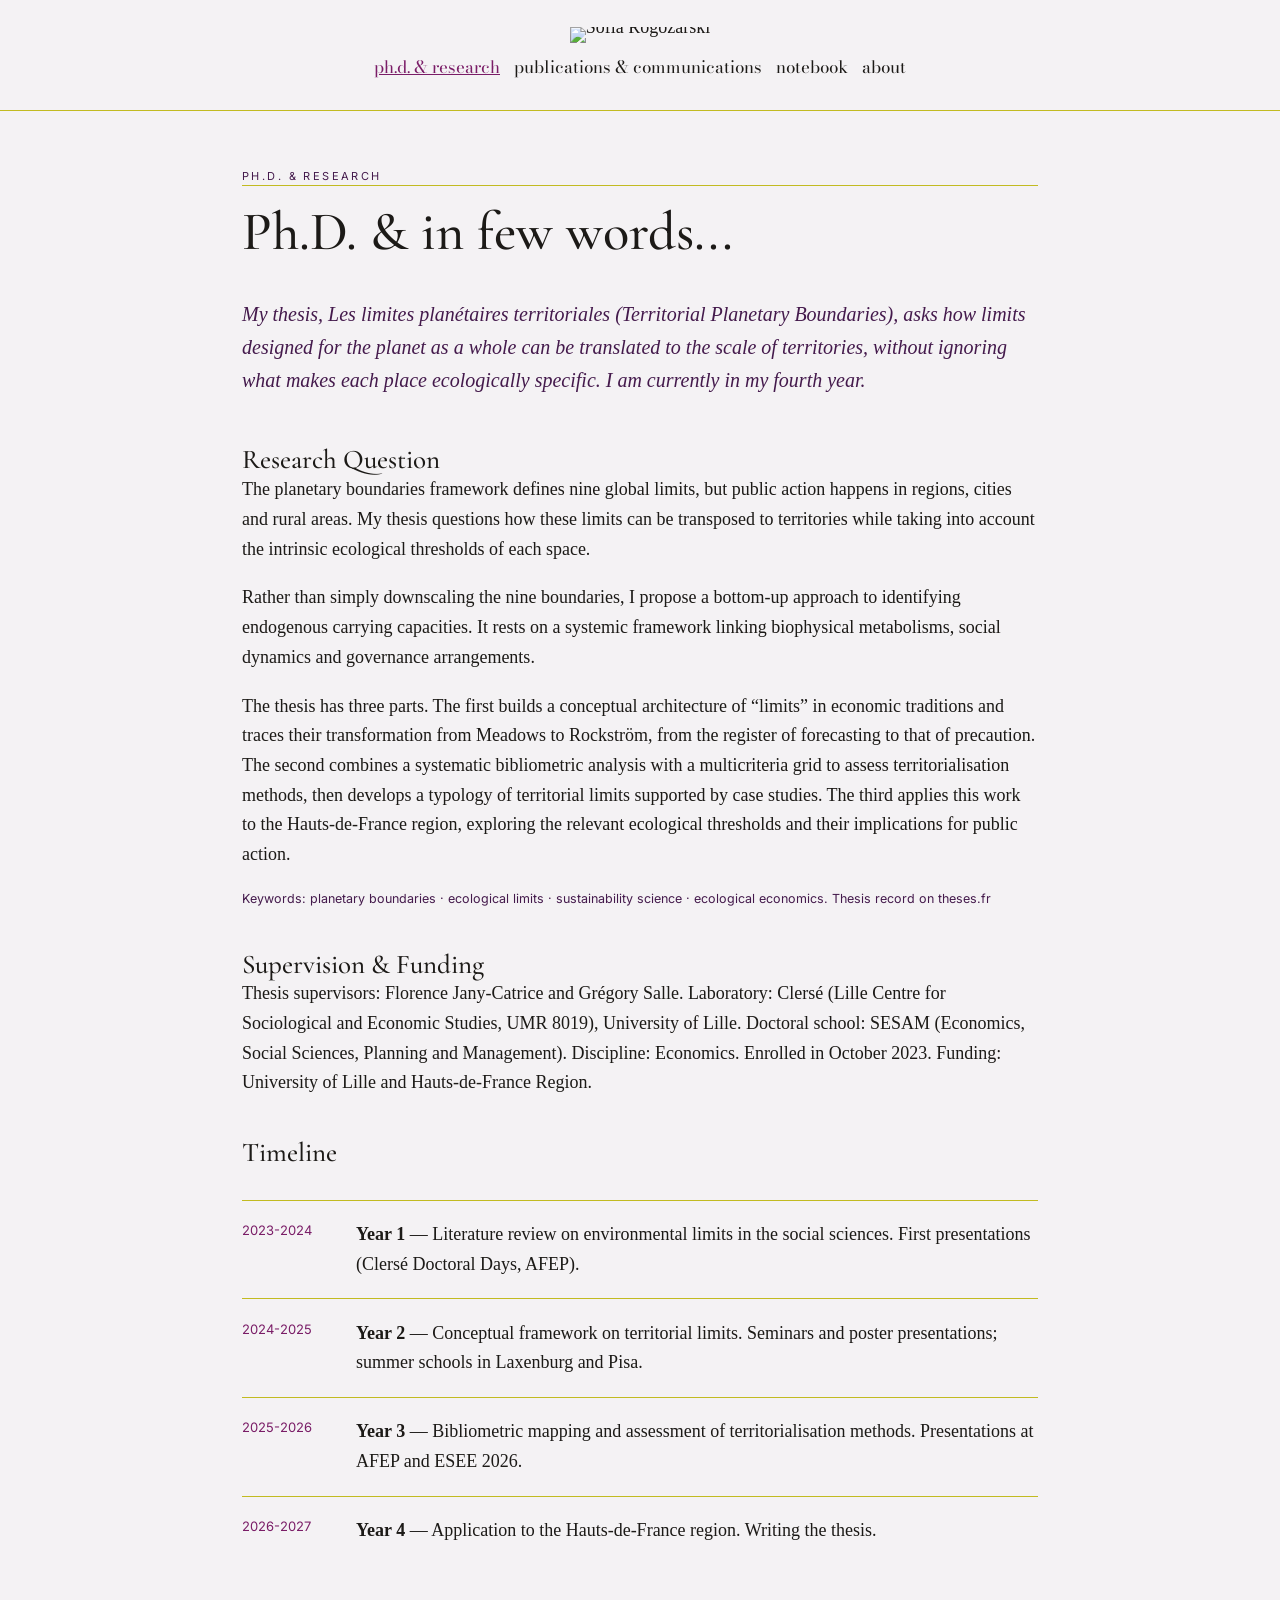
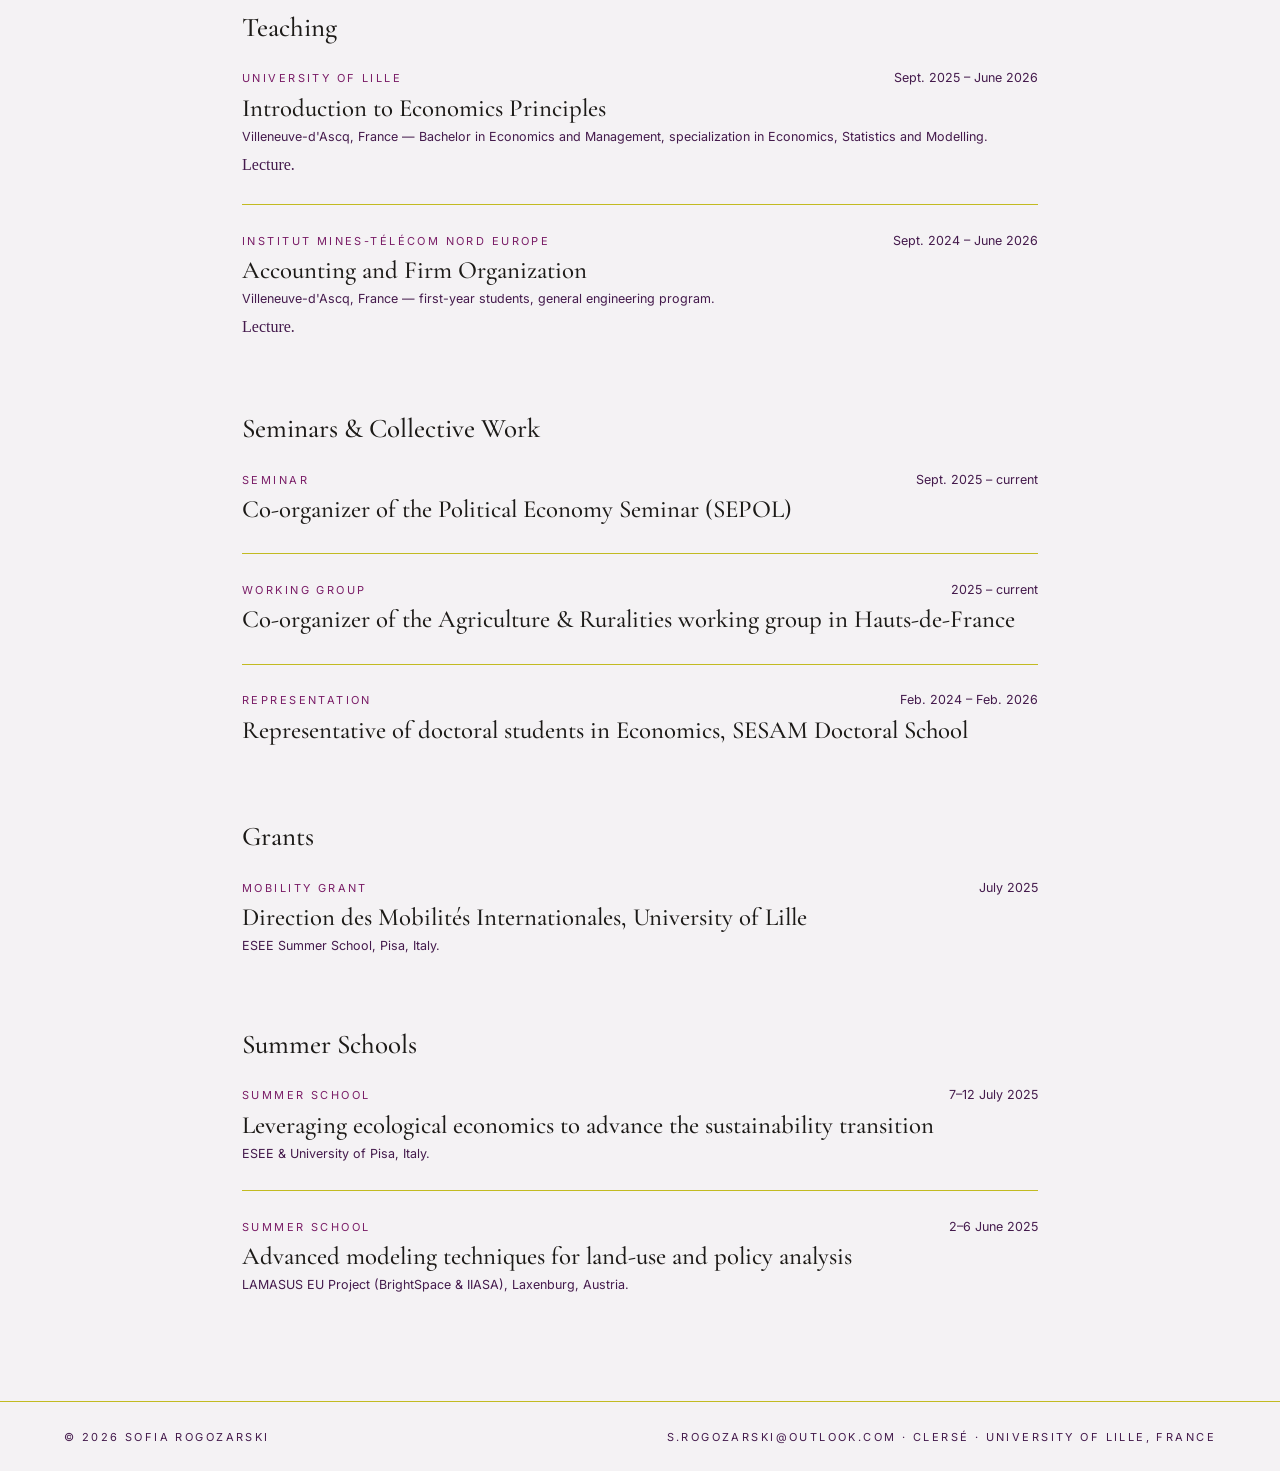
==== doctorat.html @ fbf50187 "Add files via upload" ====
<!DOCTYPE html>
<html lang="en">
<head>
  <meta charset="UTF-8">
  <meta name="viewport" content="width=device-width, initial-scale=1.0">
  <title>Ph.D. & Research — Sofia Rogozarski</title>
  <meta name="description" content="Territorial planetary boundaries: research question, supervision, teaching, seminars, grants and summer schools.">
  <!-- Fonts -->
  <link rel="preconnect" href="https://fonts.googleapis.com">
  <link rel="preconnect" href="https://fonts.gstatic.com" crossorigin>
  <link href="https://fonts.googleapis.com/css2?family=Bodoni+Moda:ital,wght@0,400;1,400&family=Cormorant+Garamond:ital,wght@0,400;0,500;1,400&family=Inter:wght@400;500&display=swap" rel="stylesheet">
  <link rel="stylesheet" href="css/style.css">
</head>

<body>

  <header class="entete-wp">
    <a href="index.html" class="logo-lien"><img src="1.png" alt="Sofia Rogozarski"></a>
    <nav aria-label="Main menu">
      <ul class="menu-wp">
        <li><a href="doctorat.html" class="actif">Ph.D. &amp; Research</a></li>
        <li><a href="publications.html">Publications &amp; Communications</a></li>
        <li><a href="carnet.html">Notebook</a></li>
        <li><a href="apropos.html">About</a></li>
      </ul>
    </nav>
  </header>

  <main class="contenu">

    <p class="etiquette">Ph.D. &amp; Research</p>
    <hr class="filet-titre">
    <h1 class="titre-section">Ph.D. &amp; in few words...</h1>

    <p class="intro">My thesis, <em>Les limites planétaires territoriales</em> (Territorial Planetary Boundaries), asks how limits designed for the planet as a whole can be translated to the scale of territories, without ignoring what makes each place ecologically specific. I am currently in my fourth year.</p>

    <h2>Research Question</h2>
    <p style="margin-bottom:1.2rem">The planetary boundaries framework defines nine global limits, but public action happens in regions, cities and rural areas. My thesis questions how these limits can be transposed to territories while taking into account the intrinsic ecological thresholds of each space.</p>
    <p style="margin-bottom:1.2rem">Rather than simply downscaling the nine boundaries, I propose a bottom-up approach to identifying endogenous carrying capacities. It rests on a systemic framework linking biophysical metabolisms, social dynamics and governance arrangements.</p>
    <p style="margin-bottom:1.2rem">The thesis has three parts. The first builds a conceptual architecture of “limits” in economic traditions and traces their transformation from Meadows to Rockström, from the register of forecasting to that of precaution. The second combines a systematic bibliometric analysis with a multicriteria grid to assess territorialisation methods, then develops a typology of territorial limits supported by case studies. The third applies this work to the Hauts-de-France region, exploring the relevant ecological thresholds and their implications for public action.</p>
    <p class="meta" style="margin-bottom:1.2rem">Keywords: planetary boundaries · ecological limits · sustainability science · ecological economics. <a href="https://theses.fr/s369980">Thesis record on theses.fr</a></p>

    <h2 style="margin-top:2.5rem">Supervision &amp; Funding</h2>
    <p style="margin-bottom:1.2rem">Thesis supervisors: Florence Jany-Catrice and Grégory Salle. Laboratory: Clersé (Lille Centre for Sociological and Economic Studies, UMR 8019), University of Lille. Doctoral school: SESAM (Economics, Social Sciences, Planning and Management). Discipline: Economics. Enrolled in October 2023. Funding: University of Lille and Hauts-de-France Region.</p>

    <h2 style="margin-top:2.5rem">Timeline</h2>
    <ul class="chrono">
      <li><span class="annee">2023-2024</span><span><strong>Year 1</strong> — Literature review on environmental limits in the social sciences. First presentations (Clersé Doctoral Days, AFEP).</span></li>
      <li><span class="annee">2024-2025</span><span><strong>Year 2</strong> — Conceptual framework on territorial limits. Seminars and poster presentations; summer schools in Laxenburg and Pisa.</span></li>
      <li><span class="annee">2025-2026</span><span><strong>Year 3</strong> — Bibliometric mapping and assessment of territorialisation methods. Presentations at AFEP and ESEE 2026.</span></li>
      <li><span class="annee">2026-2027</span><span><strong>Year 4</strong> — Application to the Hauts-de-France region. Writing the thesis.</span></li>
    </ul>

    <h2 style="margin-top:3rem">Teaching</h2>
    <ul class="liste-edition">
      <li>
        <div class="rubrique-ligne"><span class="etiquette" style="color:var(--accent)">University of Lille</span><span class="meta">Sept. 2025 – June 2026</span></div>
        <h3 class="titre-item">Introduction to Economics Principles</h3>
        <p class="meta">Villeneuve-d'Ascq, France — Bachelor in Economics and Management, specialization in Economics, Statistics and Modelling.</p>
        <p class="resume">Lecture.</p>
      </li>
      <li>
        <div class="rubrique-ligne"><span class="etiquette" style="color:var(--accent)">Institut Mines-Télécom Nord Europe</span><span class="meta">Sept. 2024 – June 2026</span></div>
        <h3 class="titre-item">Accounting and Firm Organization</h3>
        <p class="meta">Villeneuve-d'Ascq, France — first-year students, general engineering program.</p>
        <p class="resume">Lecture.</p>
      </li>
    </ul>

    <h2 style="margin-top:3rem">Seminars &amp; Collective Work</h2>
    <ul class="liste-edition">
      <li>
        <div class="rubrique-ligne"><span class="etiquette" style="color:var(--accent)">Seminar</span><span class="meta">Sept. 2025 – current</span></div>
        <h3 class="titre-item">Co-organizer of the Political Economy Seminar (SEPOL)</h3>
      </li>
      <li>
        <div class="rubrique-ligne"><span class="etiquette" style="color:var(--accent)">Working group</span><span class="meta">2025 – current</span></div>
        <h3 class="titre-item">Co-organizer of the Agriculture &amp; Ruralities working group in Hauts-de-France</h3>
      </li>
      <li>
        <div class="rubrique-ligne"><span class="etiquette" style="color:var(--accent)">Representation</span><span class="meta">Feb. 2024 – Feb. 2026</span></div>
        <h3 class="titre-item">Representative of doctoral students in Economics, SESAM Doctoral School</h3>
        <!-- ← CHANGÉ (4/4) : j'ai supprimé une balise <ul> restée ouverte ici, qui cassait la mise en page -->
      </li>
    </ul>

    <h2 style="margin-top:3rem">Grants</h2>
    <ul class="liste-edition">
      <li>
        <div class="rubrique-ligne"><span class="etiquette" style="color:var(--accent)">Mobility Grant</span><span class="meta">July 2025</span></div>
        <h3 class="titre-item">Direction des Mobilités Internationales, University of Lille</h3>
        <p class="meta">ESEE Summer School, Pisa, Italy.</p>
      </li>
    </ul>

    <h2 style="margin-top:3rem">Summer Schools</h2>
    <ul class="liste-edition">
      <li>
        <div class="rubrique-ligne"><span class="etiquette" style="color:var(--accent)">Summer school</span><span class="meta">7–12 July 2025</span></div>
        <h3 class="titre-item">Leveraging ecological economics to advance the sustainability transition</h3>
        <p class="meta">ESEE &amp; University of Pisa, Italy.</p>
      </li>
      <li>
        <div class="rubrique-ligne"><span class="etiquette" style="color:var(--accent)">Summer school</span><span class="meta">2–6 June 2025</span></div>
        <h3 class="titre-item">Advanced modeling techniques for land-use and policy analysis</h3>
        <p class="meta">LAMASUS EU Project (BrightSpace &amp; IIASA), Laxenburg, Austria.</p>
      </li>
    </ul>

  </main>

  <footer class="pied">
    <span class="etiquette">© 2026 Sofia Rogozarski</span>
    <span class="etiquette"><a href="mailto:s.rogozarski@outlook.com">s.rogozarski@outlook.com</a> · <a href="#">Clersé · University of Lille, France</a></span>
  </footer>

</body>
</html>
---- css/style.css ----
:root {
  --fond:        #F4F2F4;
  --encre:       #1C1A17;
  --encre-grise: #441A4C;
  --accent:      #7A1D67;
  --filet:       #C2BB21;
  --max:         860px;
}

* { margin: 0; padding: 0; box-sizing: border-box; }

html { scroll-behavior: smooth; }

body {
  background: var(--fond);
  color: var(--encre);
  font-family: Georgia, 'Times New Roman', serif;
  font-size: 18px;
  line-height: 1.65;
  -webkit-font-smoothing: antialiased;
}

/* Titres : serif élégante (fallback Georgia si le chargement échoue) */
h1, h2, h3, .nom-geant {
  font-family: 'Cormorant Garamond', Georgia, serif;
  font-weight: 500;
  line-height: 1.1;
}

/* Petites étiquettes éditoriales (rubriques, dates) */
.etiquette {
  font-family: 'Inter', 'Helvetica Neue', Arial, sans-serif;
  font-size: 11px;
  letter-spacing: 0.22em;
  text-transform: uppercase;
  color: var(--encre-grise);
}

/* Titres de sections avec filet au-dessus */
.titre-section {
  font-size: clamp(2.2rem, 5vw, 3.4rem);
  margin: 0.6rem 0 2.2rem;
}

.filet-titre {
  border: none;
  border-top: 1px solid var(--filet);
  margin-bottom: 1.1rem;
}

a {
  color: inherit;
  text-decoration: none;
  background-image: linear-gradient(currentColor, currentColor);
  background-size: 0% 1px;
  background-repeat: no-repeat;
  background-position: left 100%;
  transition: background-size .45s ease, color .3s ease;
}
a:hover {
  background-size: 100% 1px;
  color: var(--accent);
  font-style: italic;
}

/* ═══ En-tête des pages intérieures : logo au-dessus, menu centré dessous ═══ */
.entete-wp {
  display: flex;
  flex-direction: column;
  align-items: center;
  gap: 10px;
  padding: 3vh 1.5rem;
  border-bottom: 1px solid var(--filet);
}
.entete-wp .logo-lien {
  background-image: none;
  display: inline-block;
  line-height: 0;
}
.entete-wp .logo-lien img {
  width: 120px;
  height: auto;
}
.entete-wp .menu-wp {
  list-style: none;
  display: flex;
  flex-wrap: wrap;
  justify-content: center;
  gap: 14px;
}
.entete-wp .menu-wp a {
  font-family: 'Bodoni Moda', Georgia, serif;
  font-size: clamp(0.825rem, 0.825rem + ((1vw - 0.2rem) * 0.56), 1.0625rem);
  text-transform: lowercase;
  color: var(--encre);
  background-image: none;
  font-style: normal;
}
.entete-wp .menu-wp a:hover {
  color: var(--accent);
  text-decoration: underline;
  font-style: normal;
}
.entete-wp .menu-wp a.actif {
  color: var(--accent);
  text-decoration: underline;
}

/* Ancien en-tête (conservé au cas où une page l'utilise encore) */
.entete {
  display: flex;
  justify-content: space-between;
  align-items: baseline;
  flex-wrap: wrap;
  gap: .5rem 2rem;
  padding: 2rem clamp(1.2rem, 5vw, 4rem) 1.4rem;
  border-bottom: 1px solid var(--filet);
}
.entete .signature {
  font-family: 'Cormorant Garamond', Georgia, serif;
  font-size: 1.5rem;
  font-style: normal;
}

/* Menu horizontal à points (page d'accueil) */
.menu {
  display: flex;
  justify-content: center;
  flex-wrap: wrap;
  gap: 0;
  list-style: none;
}
.menu li { display: flex; align-items: center; }
.menu li + li::before {
  content: "·";
  margin: 0 1.1rem;
  color: var(--encre-grise);
}
.menu a {
  font-family: 'Inter', Arial, sans-serif;
  font-size: 12px;
  letter-spacing: 0.18em;
  text-transform: uppercase;
}
.menu a.actif { color: var(--accent); border-bottom: 1px solid var(--accent); }

/* Page d'accueil */
.accueil {
  min-height: 100vh;
  display: flex;
  flex-direction: column;
  justify-content: center;
  align-items: center;
  text-align: center;
  padding: 2rem 1.5rem;
}
.nom-geant {
  font-size: clamp(3.4rem, 13vw, 10.5rem);
  letter-spacing: 0.01em;
  animation: apparition 1.4s ease both;
}
.nom-geant .prenom { font-style: italic; font-weight: 400; }
.sous-titre {
  margin-top: 1.4rem;
  font-style: italic;
  color: var(--encre-grise);
  animation: apparition 1.4s .3s ease both;
}
.accueil .menu {
  margin-top: 3.2rem;
  animation: apparition 1.4s .55s ease both;
}
.accueil .menu a { font-size: 13px; }

@keyframes apparition {
  from { opacity: 0; transform: translateY(14px); }
  to   { opacity: 1; transform: translateY(0); }
}

/* Petite étoile poétique */
.etoile {
  display: inline-block;
  color: var(--accent);
  animation: tourner 14s linear infinite;
}
@keyframes tourner { to { transform: rotate(360deg); } }

/* Contenu des pages */
.contenu {
  max-width: var(--max);
  margin: 0 auto;
  padding: 3.5rem clamp(1.2rem, 5vw, 2rem) 5rem;
}
.intro {
  font-size: 1.25rem;
  font-style: italic;
  color: var(--encre-grise);
  margin-bottom: 3rem;
}

/* Listes éditoriales (publications, carnet…) */
.liste-edition { list-style: none; }
.liste-edition li {
  padding: 1.6rem 0;
  border-top: 1px solid var(--filet);
}
.liste-edition li:first-child { border-top: none; }
.rubrique-ligne { display: flex; justify-content: space-between; align-items: baseline; gap: 1rem; flex-wrap: wrap; }
.titre-item {
  font-size: 1.55rem;
  margin: .35rem 0 .3rem;
}
.meta {
  font-family: 'Inter', Arial, sans-serif;
  font-size: 12.5px;
  color: var(--encre-grise);
}
.resume { color: var(--encre-grise); font-size: 1rem; margin-top: .3rem; }

/* Chronologie */
.chrono { list-style: none; margin-top: 2rem; }
.chrono li {
  display: grid;
  grid-template-columns: 90px 1fr;
  gap: 1.5rem;
  padding: 1.2rem 0;
  border-top: 1px solid var(--filet);
}
.chrono .annee { font-family: 'Inter', Arial, sans-serif; font-size: 13px; color: var(--accent); }

/* Page À propos */
.apropos-grid {
  display: grid;
  grid-template-columns: 240px 1fr;
  gap: 3rem;
  align-items: start;
}
@media (max-width: 640px) { .apropos-grid { grid-template-columns: 1fr; } }
.portrait {
  width: 100%;
  aspect-ratio: 3 / 4;
  object-fit: cover;
  border: 1px solid var(--filet);
  background: #E2D6E0;
  display: flex;
  align-items: center;
  justify-content: center;
  color: var(--encre-grise);
  font-style: italic;
  font-size: .9rem;
}

/* Pied de page */
.pied {
  border-top: 1px solid var(--filet);
  padding: 1.6rem clamp(1.2rem, 5vw, 4rem);
  display: flex;
  justify-content: space-between;
  flex-wrap: wrap;
  gap: .6rem 2rem;
}

/* ═══ Boutons de liens (page About) — style blog WordPress ═══ */
.boutons-liens {
  display: flex;
  flex-direction: column;
  gap: .8rem;
  margin-top: 1.5rem;
}
.bouton-lien {
  display: block;
  text-align: center;
  padding: .9rem 1.2rem;
  background-color: #EEF384;        /* jaune du blog */
  background-image: none;           /* retire le soulignement animé des liens */
  color: #611551;                   /* violet foncé / aubergine */
  border: 2px solid #FCF3EA;        /* liseré crème */
  border-radius: 100px;
  font-family: 'Bodoni Moda', Georgia, serif;
  font-size: 0.95rem;
  text-transform: uppercase;
  letter-spacing: -0.02em;
  transition: background-color .3s ease, color .3s ease;
}
.bouton-lien:hover {
  background-color: #EBC2D1;        /* rose du blog au survol */
  color: #3C1020;
  font-style: normal;
}
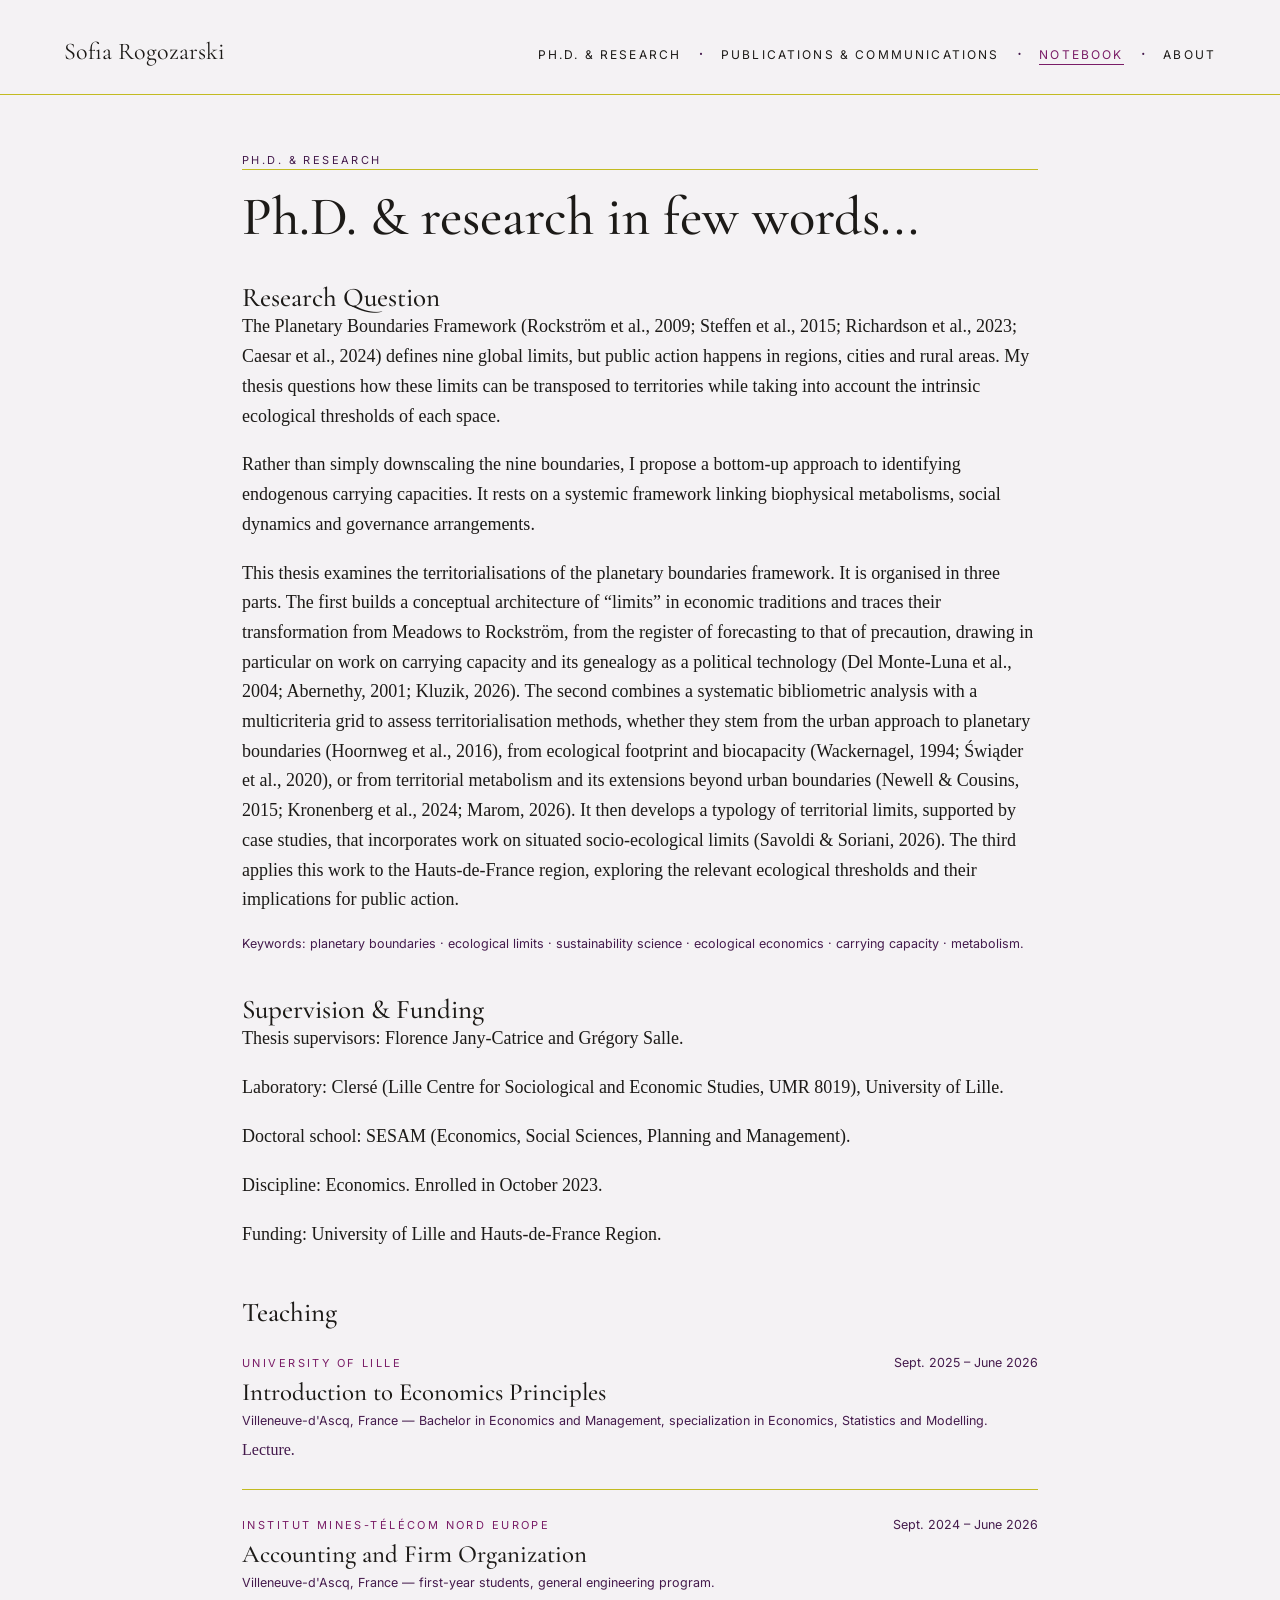
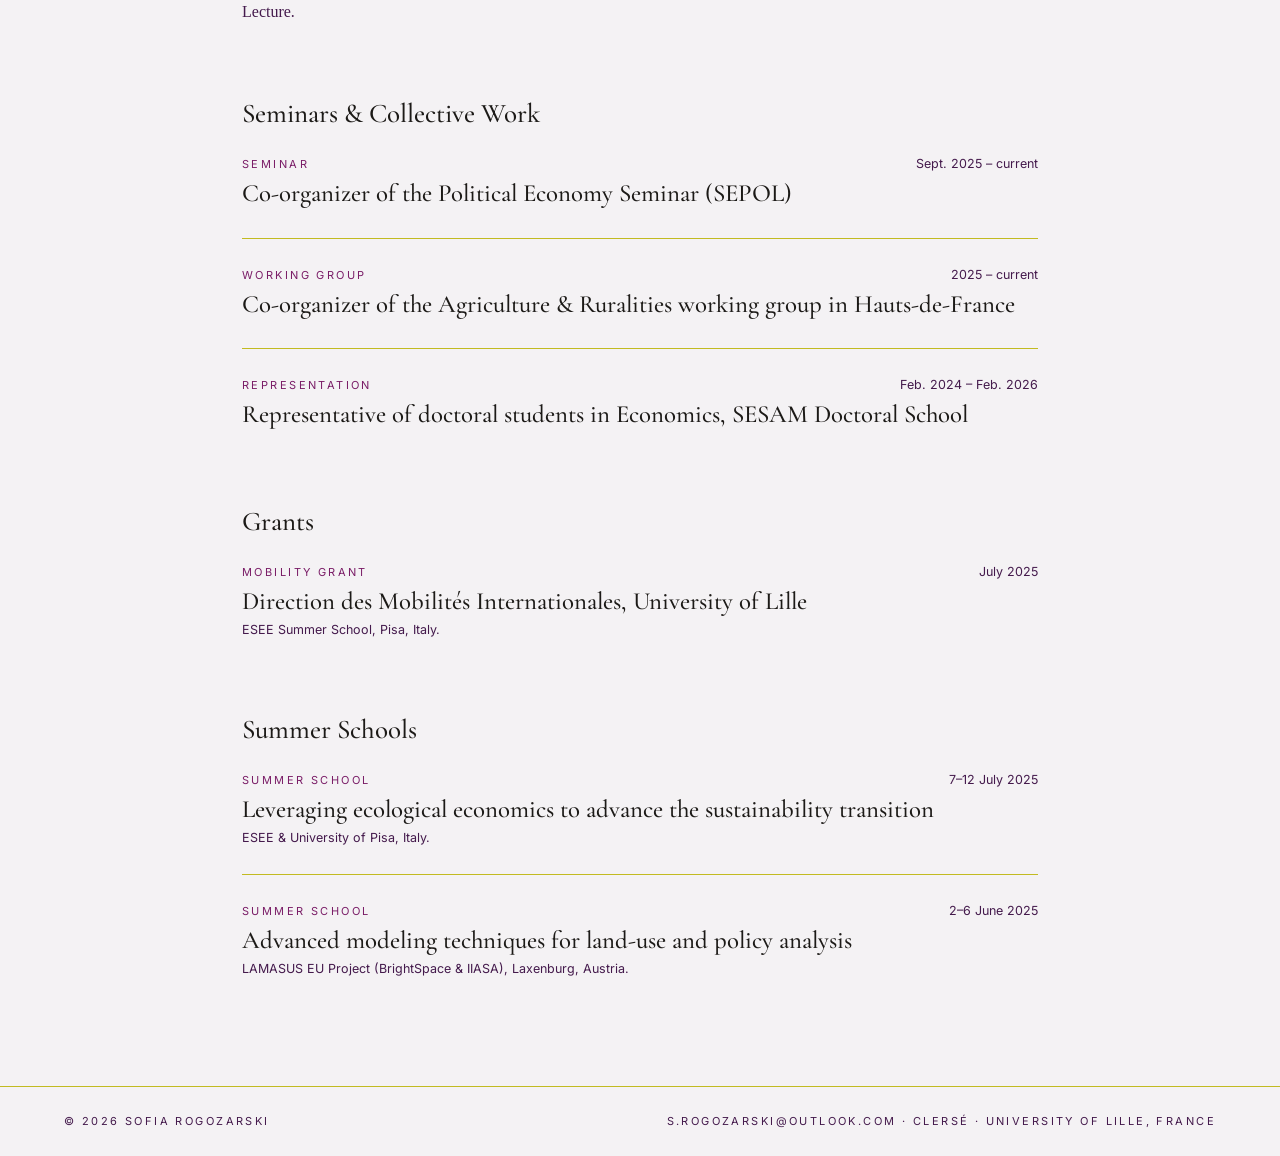
==== commit 815ca95c: "doctorat.html" ====
--- a/doctorat.html
+++ b/doctorat.html
@@ -4,7 +4,7 @@
   <meta charset="UTF-8">
   <meta name="viewport" content="width=device-width, initial-scale=1.0">
   <title>Ph.D. & Research — Sofia Rogozarski</title>
-  <meta name="description" content="Territorial planetary boundaries: research question, supervision, teaching, seminars, grants and summer schools.">
+  <meta name="description" content="Territorialising Planetary Boundaries: research question, supervision, teaching, seminars, grants and summer schools.">
   <!-- Fonts -->
   <link rel="preconnect" href="https://fonts.googleapis.com">
   <link rel="preconnect" href="https://fonts.gstatic.com" crossorigin>
@@ -14,13 +14,13 @@
 
 <body>
 
-  <header class="entete-wp">
-    <a href="index.html" class="logo-lien"><img src="1.png" alt="Sofia Rogozarski"></a>
+  <header class="entete">
+    <a href="index.html" class="signature">Sofia Rogozarski</a>
     <nav aria-label="Main menu">
-      <ul class="menu-wp">
-        <li><a href="doctorat.html" class="actif">Ph.D. &amp; Research</a></li>
+      <ul class="menu">
+        <li><a href="doctorat.html">Ph.D. &amp; Research</a></li>
         <li><a href="publications.html">Publications &amp; Communications</a></li>
-        <li><a href="carnet.html">Notebook</a></li>
+        <li><a href="carnet.html" class="actif">Notebook</a></li>
         <li><a href="apropos.html">About</a></li>
       </ul>
     </nav>
@@ -30,26 +30,20 @@
 
     <p class="etiquette">Ph.D. &amp; Research</p>
     <hr class="filet-titre">
-    <h1 class="titre-section">Ph.D. &amp; in few words...</h1>
-
-    <p class="intro">My thesis, <em>Les limites planétaires territoriales</em> (Territorial Planetary Boundaries), asks how limits designed for the planet as a whole can be translated to the scale of territories, without ignoring what makes each place ecologically specific. I am currently in my fourth year.</p>
+    <h1 class="titre-section">Ph.D. &amp; research in few words...</h1>
 
     <h2>Research Question</h2>
-    <p style="margin-bottom:1.2rem">The planetary boundaries framework defines nine global limits, but public action happens in regions, cities and rural areas. My thesis questions how these limits can be transposed to territories while taking into account the intrinsic ecological thresholds of each space.</p>
+    <p style="margin-bottom:1.2rem">The Planetary Boundaries Framework (Rockström et al., 2009; Steffen et al., 2015; Richardson et al., 2023; Caesar et al., 2024) defines nine global limits, but public action happens in regions, cities and rural areas. My thesis questions how these limits can be transposed to territories while taking into account the intrinsic ecological thresholds of each space.</p>
     <p style="margin-bottom:1.2rem">Rather than simply downscaling the nine boundaries, I propose a bottom-up approach to identifying endogenous carrying capacities. It rests on a systemic framework linking biophysical metabolisms, social dynamics and governance arrangements.</p>
-    <p style="margin-bottom:1.2rem">The thesis has three parts. The first builds a conceptual architecture of “limits” in economic traditions and traces their transformation from Meadows to Rockström, from the register of forecasting to that of precaution. The second combines a systematic bibliometric analysis with a multicriteria grid to assess territorialisation methods, then develops a typology of territorial limits supported by case studies. The third applies this work to the Hauts-de-France region, exploring the relevant ecological thresholds and their implications for public action.</p>
-    <p class="meta" style="margin-bottom:1.2rem">Keywords: planetary boundaries · ecological limits · sustainability science · ecological economics. <a href="https://theses.fr/s369980">Thesis record on theses.fr</a></p>
-
+    <p style="margin-bottom:1.2rem">This thesis examines the territorialisations of the planetary boundaries framework. It is organised in three parts. The first builds a conceptual architecture of “limits” in economic traditions and traces their transformation from Meadows to Rockström, from the register of forecasting to that of precaution, drawing in particular on work on carrying capacity and its genealogy as a political technology (Del Monte-Luna et al., 2004; Abernethy, 2001; Kluzik, 2026). The second combines a systematic bibliometric analysis with a multicriteria grid to assess territorialisation methods, whether they stem from the urban approach to planetary boundaries (Hoornweg et al., 2016), from ecological footprint and biocapacity (Wackernagel, 1994; Świąder et al., 2020), or from territorial metabolism and its extensions beyond urban boundaries (Newell &amp; Cousins, 2015; Kronenberg et al., 2024; Marom, 2026). It then develops a typology of territorial limits, supported by case studies, that incorporates work on situated socio-ecological limits (Savoldi &amp; Soriani, 2026). The third applies this work to the Hauts-de-France region, exploring the relevant ecological thresholds and their implications for public action.</p>
+    <p class="meta" style="margin-bottom:1.2rem">Keywords: planetary boundaries · ecological limits · sustainability science · ecological economics · carrying capacity · metabolism.</p>
+    
     <h2 style="margin-top:2.5rem">Supervision &amp; Funding</h2>
-    <p style="margin-bottom:1.2rem">Thesis supervisors: Florence Jany-Catrice and Grégory Salle. Laboratory: Clersé (Lille Centre for Sociological and Economic Studies, UMR 8019), University of Lille. Doctoral school: SESAM (Economics, Social Sciences, Planning and Management). Discipline: Economics. Enrolled in October 2023. Funding: University of Lille and Hauts-de-France Region.</p>
-
-    <h2 style="margin-top:2.5rem">Timeline</h2>
-    <ul class="chrono">
-      <li><span class="annee">2023-2024</span><span><strong>Year 1</strong> — Literature review on environmental limits in the social sciences. First presentations (Clersé Doctoral Days, AFEP).</span></li>
-      <li><span class="annee">2024-2025</span><span><strong>Year 2</strong> — Conceptual framework on territorial limits. Seminars and poster presentations; summer schools in Laxenburg and Pisa.</span></li>
-      <li><span class="annee">2025-2026</span><span><strong>Year 3</strong> — Bibliometric mapping and assessment of territorialisation methods. Presentations at AFEP and ESEE 2026.</span></li>
-      <li><span class="annee">2026-2027</span><span><strong>Year 4</strong> — Application to the Hauts-de-France region. Writing the thesis.</span></li>
-    </ul>
+    <p style="margin-bottom:1.2rem">Thesis supervisors: Florence Jany-Catrice and Grégory Salle. </p>
+    <p style="margin-bottom:1.2rem">Laboratory: Clersé (Lille Centre for Sociological and Economic Studies, UMR 8019), University of Lille.</p>
+    <p style="margin-bottom:1.2rem">Doctoral school: SESAM (Economics, Social Sciences, Planning and Management).</p>
+    <p style="margin-bottom:1.2rem">Discipline: Economics. Enrolled in October 2023.</p>
+    <p style="margin-bottom:1.2rem">Funding: University of Lille and Hauts-de-France Region.</p>
 
     <h2 style="margin-top:3rem">Teaching</h2>
     <ul class="liste-edition">
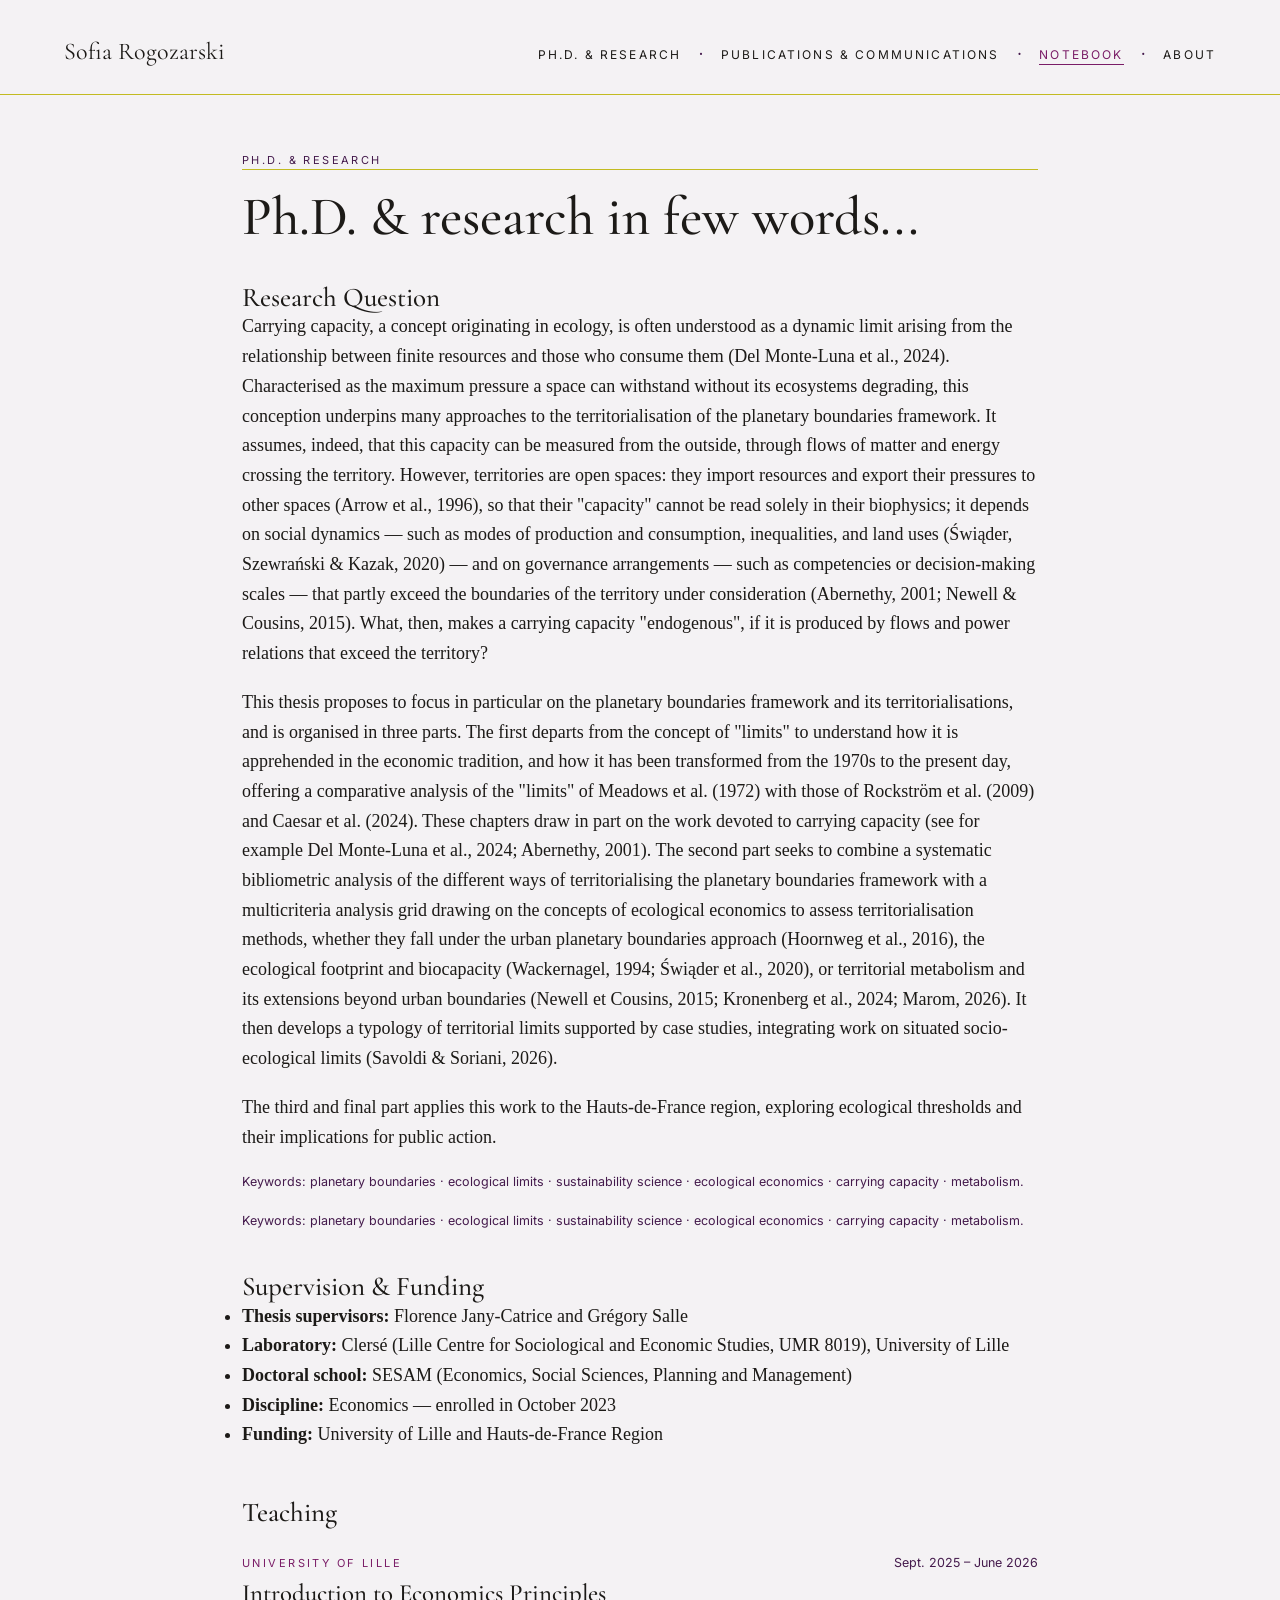
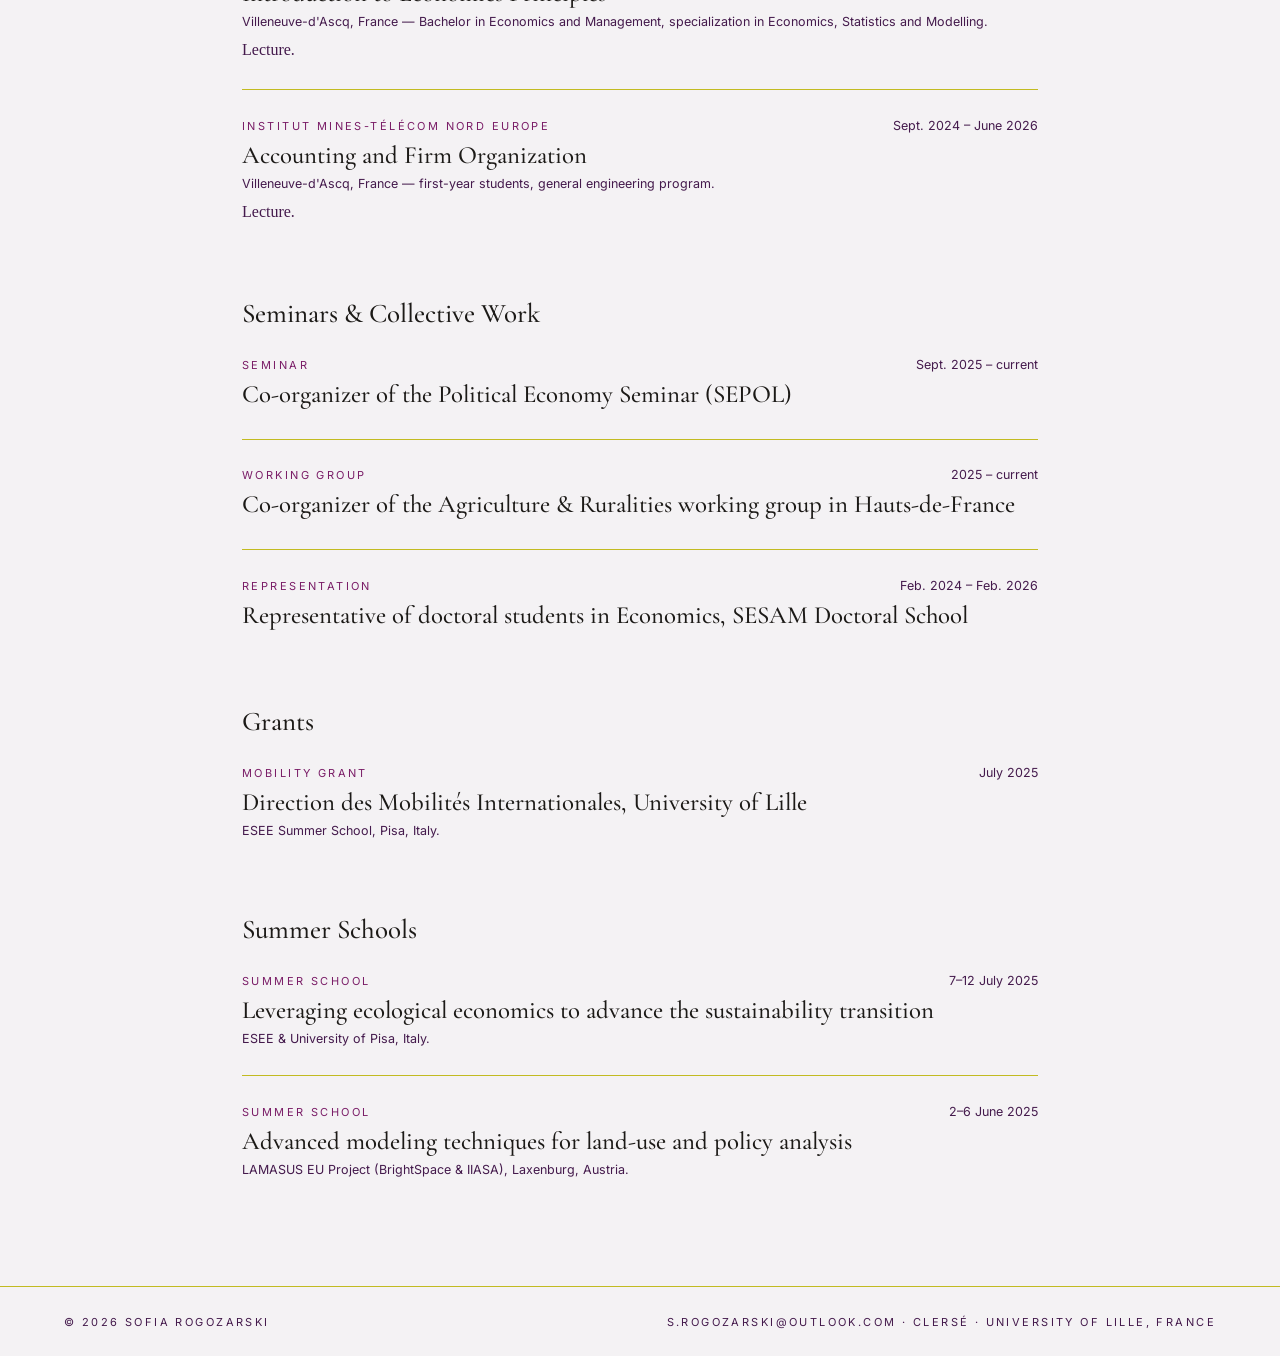
==== commit 1b3514a8: "doctorat.html" ====
--- a/doctorat.html
+++ b/doctorat.html
@@ -33,18 +33,21 @@
     <h1 class="titre-section">Ph.D. &amp; research in few words...</h1>
 
     <h2>Research Question</h2>
-    <p style="margin-bottom:1.2rem">The Planetary Boundaries Framework (Rockström et al., 2009; Steffen et al., 2015; Richardson et al., 2023; Caesar et al., 2024) defines nine global limits, but public action happens in regions, cities and rural areas. My thesis questions how these limits can be transposed to territories while taking into account the intrinsic ecological thresholds of each space.</p>
-    <p style="margin-bottom:1.2rem">Rather than simply downscaling the nine boundaries, I propose a bottom-up approach to identifying endogenous carrying capacities. It rests on a systemic framework linking biophysical metabolisms, social dynamics and governance arrangements.</p>
-    <p style="margin-bottom:1.2rem">This thesis examines the territorialisations of the planetary boundaries framework. It is organised in three parts. The first builds a conceptual architecture of “limits” in economic traditions and traces their transformation from Meadows to Rockström, from the register of forecasting to that of precaution, drawing in particular on work on carrying capacity and its genealogy as a political technology (Del Monte-Luna et al., 2004; Abernethy, 2001; Kluzik, 2026). The second combines a systematic bibliometric analysis with a multicriteria grid to assess territorialisation methods, whether they stem from the urban approach to planetary boundaries (Hoornweg et al., 2016), from ecological footprint and biocapacity (Wackernagel, 1994; Świąder et al., 2020), or from territorial metabolism and its extensions beyond urban boundaries (Newell &amp; Cousins, 2015; Kronenberg et al., 2024; Marom, 2026). It then develops a typology of territorial limits, supported by case studies, that incorporates work on situated socio-ecological limits (Savoldi &amp; Soriani, 2026). The third applies this work to the Hauts-de-France region, exploring the relevant ecological thresholds and their implications for public action.</p>
+    <p style="margin-bottom:1.2rem">Carrying capacity, a concept originating in ecology, is often understood as a dynamic limit arising from the relationship between finite resources and those who consume them (Del Monte-Luna et al., 2024). Characterised as the maximum pressure a space can withstand without its ecosystems degrading, this conception underpins many approaches to the territorialisation of the planetary boundaries framework. It assumes, indeed, that this capacity can be measured from the outside, through flows of matter and energy crossing the territory. However, territories are open spaces: they import resources and export their pressures to other spaces (Arrow et al., 1996), so that their "capacity" cannot be read solely in their biophysics; it depends on social dynamics — such as modes of production and consumption, inequalities, and land uses (Świąder, Szewrański & Kazak, 2020) — and on governance arrangements — such as competencies or decision-making scales — that partly exceed the boundaries of the territory under consideration (Abernethy, 2001; Newell & Cousins, 2015). What, then, makes a carrying capacity "endogenous", if it is produced by flows and power relations that exceed the territory?</p>
+<p style="margin-bottom:1.2rem">This thesis proposes to focus in particular on the planetary boundaries framework and its territorialisations, and is organised in three parts. The first departs from the concept of "limits" to understand how it is apprehended in the economic tradition, and how it has been transformed from the 1970s to the present day, offering a comparative analysis of the "limits" of Meadows et al. (1972) with those of Rockström et al. (2009) and Caesar et al. (2024). These chapters draw in part on the work devoted to carrying capacity (see for example Del Monte-Luna et al., 2024; Abernethy, 2001). The second part seeks to combine a systematic bibliometric analysis of the different ways of territorialising the planetary boundaries framework with a multicriteria analysis grid drawing on the concepts of ecological economics to assess territorialisation methods, whether they fall under the urban planetary boundaries approach (Hoornweg et al., 2016), the ecological footprint and biocapacity (Wackernagel, 1994; Świąder et al., 2020), or territorial metabolism and its extensions beyond urban boundaries (Newell et Cousins, 2015; Kronenberg et al., 2024; Marom, 2026). It then develops a typology of territorial limits supported by case studies, integrating work on situated socio-ecological limits (Savoldi & Soriani, 2026).</p>
+<p style="margin-bottom:1.2rem">The third and final part applies this work to the Hauts-de-France region, exploring ecological thresholds and their implications for public action.</p>
+<p class="meta" style="margin-bottom:1.2rem">Keywords: planetary boundaries · ecological limits · sustainability science · ecological economics · carrying capacity · metabolism.</p>
     <p class="meta" style="margin-bottom:1.2rem">Keywords: planetary boundaries · ecological limits · sustainability science · ecological economics · carrying capacity · metabolism.</p>
     
     <h2 style="margin-top:2.5rem">Supervision &amp; Funding</h2>
-    <p style="margin-bottom:1.2rem">Thesis supervisors: Florence Jany-Catrice and Grégory Salle. </p>
-    <p style="margin-bottom:1.2rem">Laboratory: Clersé (Lille Centre for Sociological and Economic Studies, UMR 8019), University of Lille.</p>
-    <p style="margin-bottom:1.2rem">Doctoral school: SESAM (Economics, Social Sciences, Planning and Management).</p>
-    <p style="margin-bottom:1.2rem">Discipline: Economics. Enrolled in October 2023.</p>
-    <p style="margin-bottom:1.2rem">Funding: University of Lille and Hauts-de-France Region.</p>
-
+<ul>
+    <li><strong>Thesis supervisors:</strong> Florence Jany-Catrice and Grégory Salle</li>
+    <li><strong>Laboratory:</strong> Clersé (Lille Centre for Sociological and Economic Studies, UMR 8019), University of Lille</li>
+    <li><strong>Doctoral school:</strong> SESAM (Economics, Social Sciences, Planning and Management)</li>
+    <li><strong>Discipline:</strong> Economics — enrolled in October 2023</li>
+    <li><strong>Funding:</strong> University of Lille and Hauts-de-France Region</li>
+</ul>
+    
     <h2 style="margin-top:3rem">Teaching</h2>
     <ul class="liste-edition">
       <li>
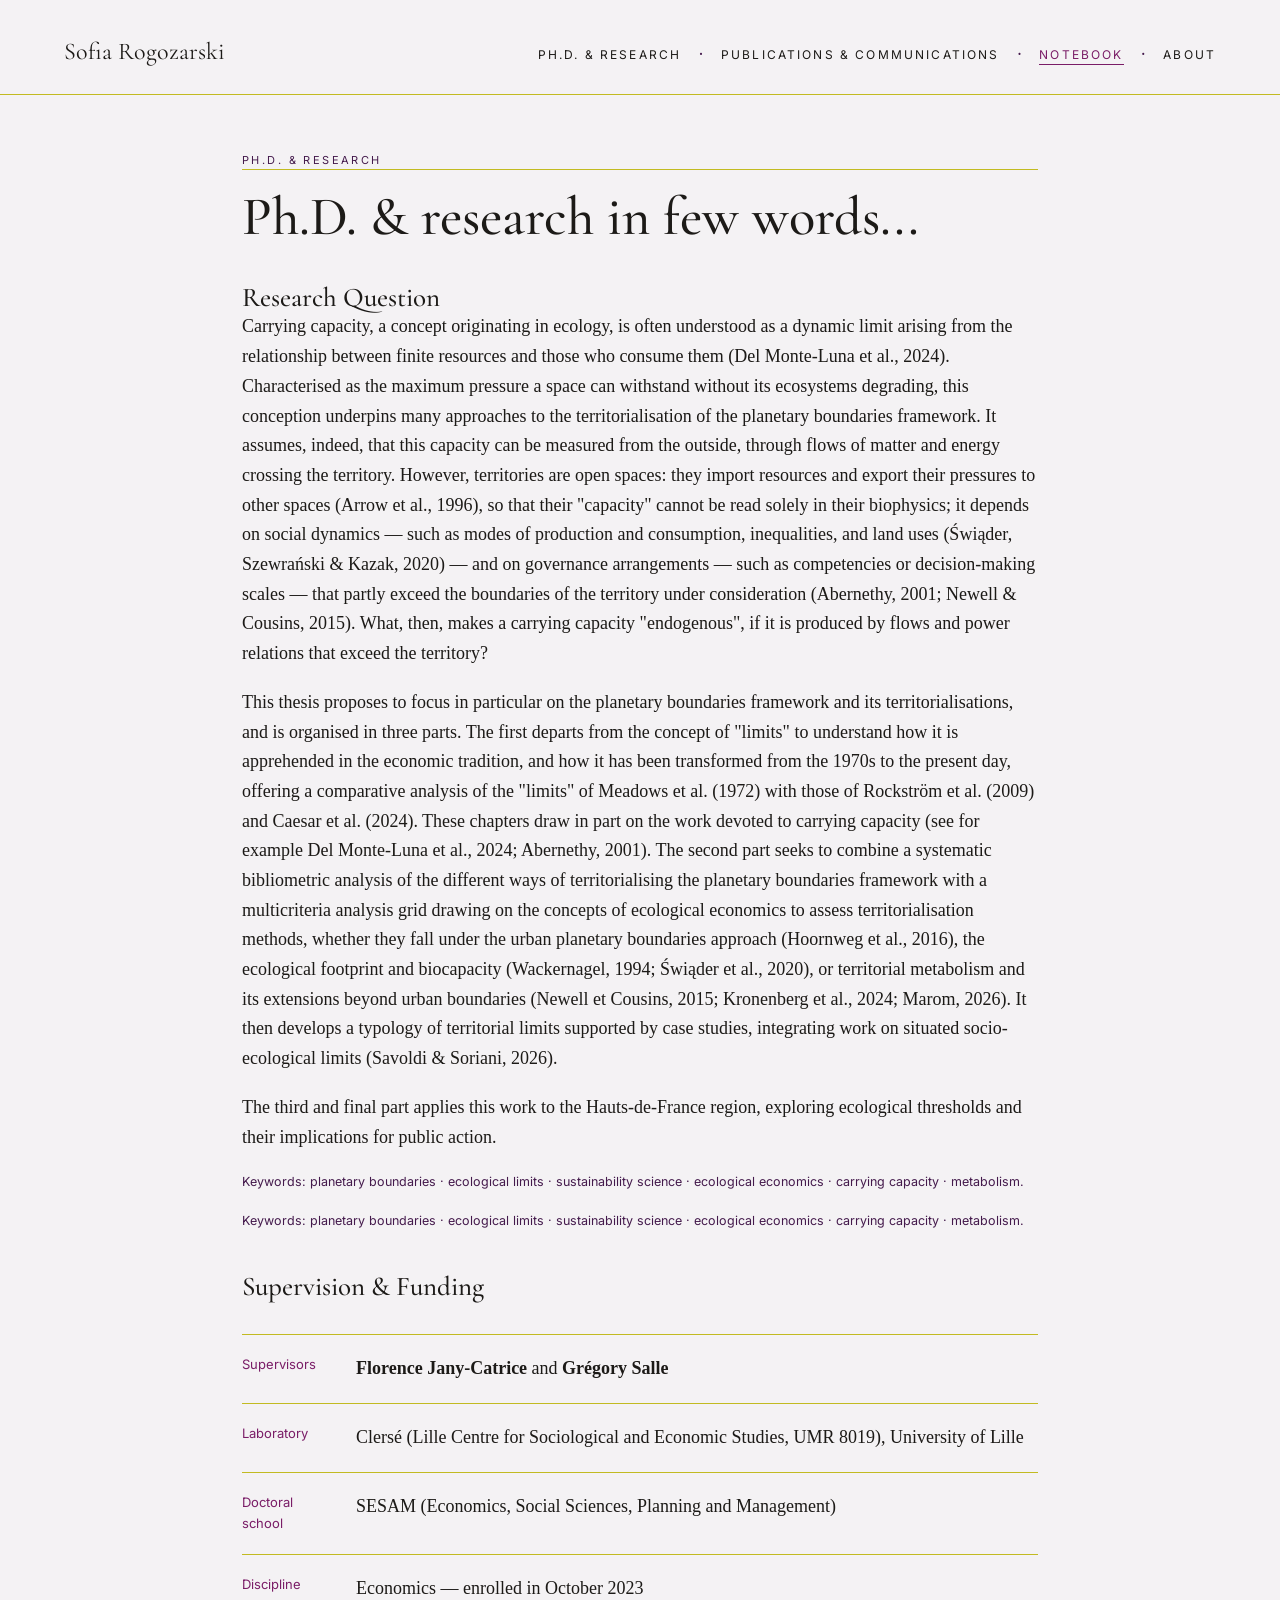
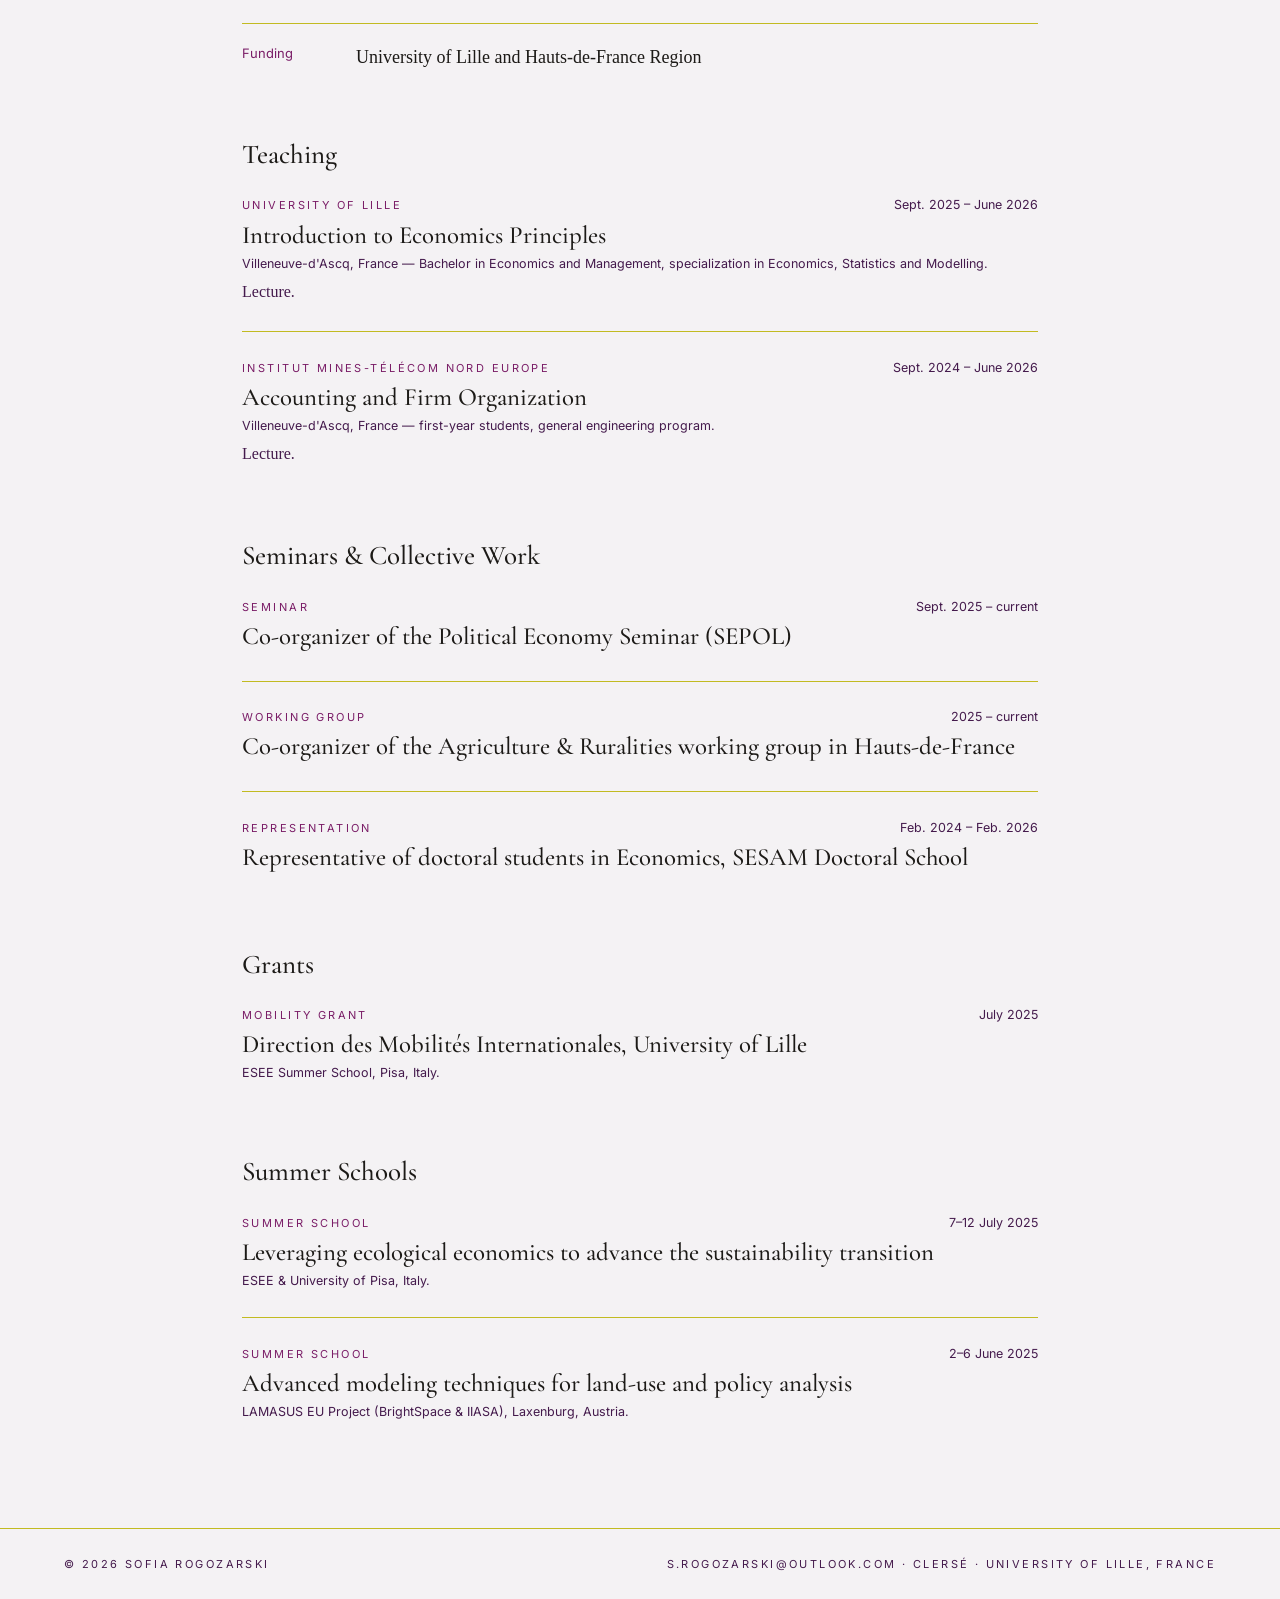
==== commit ce86efc6: "doctorat.html" ====
--- a/doctorat.html
+++ b/doctorat.html
@@ -40,12 +40,12 @@
     <p class="meta" style="margin-bottom:1.2rem">Keywords: planetary boundaries · ecological limits · sustainability science · ecological economics · carrying capacity · metabolism.</p>
     
     <h2 style="margin-top:2.5rem">Supervision &amp; Funding</h2>
-<ul>
-    <li><strong>Thesis supervisors:</strong> Florence Jany-Catrice and Grégory Salle</li>
-    <li><strong>Laboratory:</strong> Clersé (Lille Centre for Sociological and Economic Studies, UMR 8019), University of Lille</li>
-    <li><strong>Doctoral school:</strong> SESAM (Economics, Social Sciences, Planning and Management)</li>
-    <li><strong>Discipline:</strong> Economics — enrolled in October 2023</li>
-    <li><strong>Funding:</strong> University of Lille and Hauts-de-France Region</li>
+<ul class="chrono">
+    <li><span class="annee">Supervisors</span><span><strong>Florence Jany-Catrice</strong> and <strong>Grégory Salle</strong></span></li>
+    <li><span class="annee">Laboratory</span><span>Clersé (Lille Centre for Sociological and Economic Studies, UMR 8019), University of Lille</span></li>
+    <li><span class="annee">Doctoral school</span><span>SESAM (Economics, Social Sciences, Planning and Management)</span></li>
+    <li><span class="annee">Discipline</span><span>Economics — enrolled in October 2023</span></li>
+    <li><span class="annee">Funding</span><span>University of Lille and Hauts-de-France Region</span></li>
 </ul>
     
     <h2 style="margin-top:3rem">Teaching</h2>
--- a/css/style.css
+++ b/css/style.css
@@ -106,7 +106,7 @@
   text-decoration: underline;
 }
 
-/* Ancien en-tête (conservé au cas où une page l'utilise encore) */
+/* Ancien en-tête (conservé au cas où) */
 .entete {
   display: flex;
   justify-content: space-between;
@@ -177,7 +177,7 @@
   to   { opacity: 1; transform: translateY(0); }
 }
 
-/* Petite étoile poétique */
+/* Petite étoile */
 .etoile {
   display: inline-block;
   color: var(--accent);
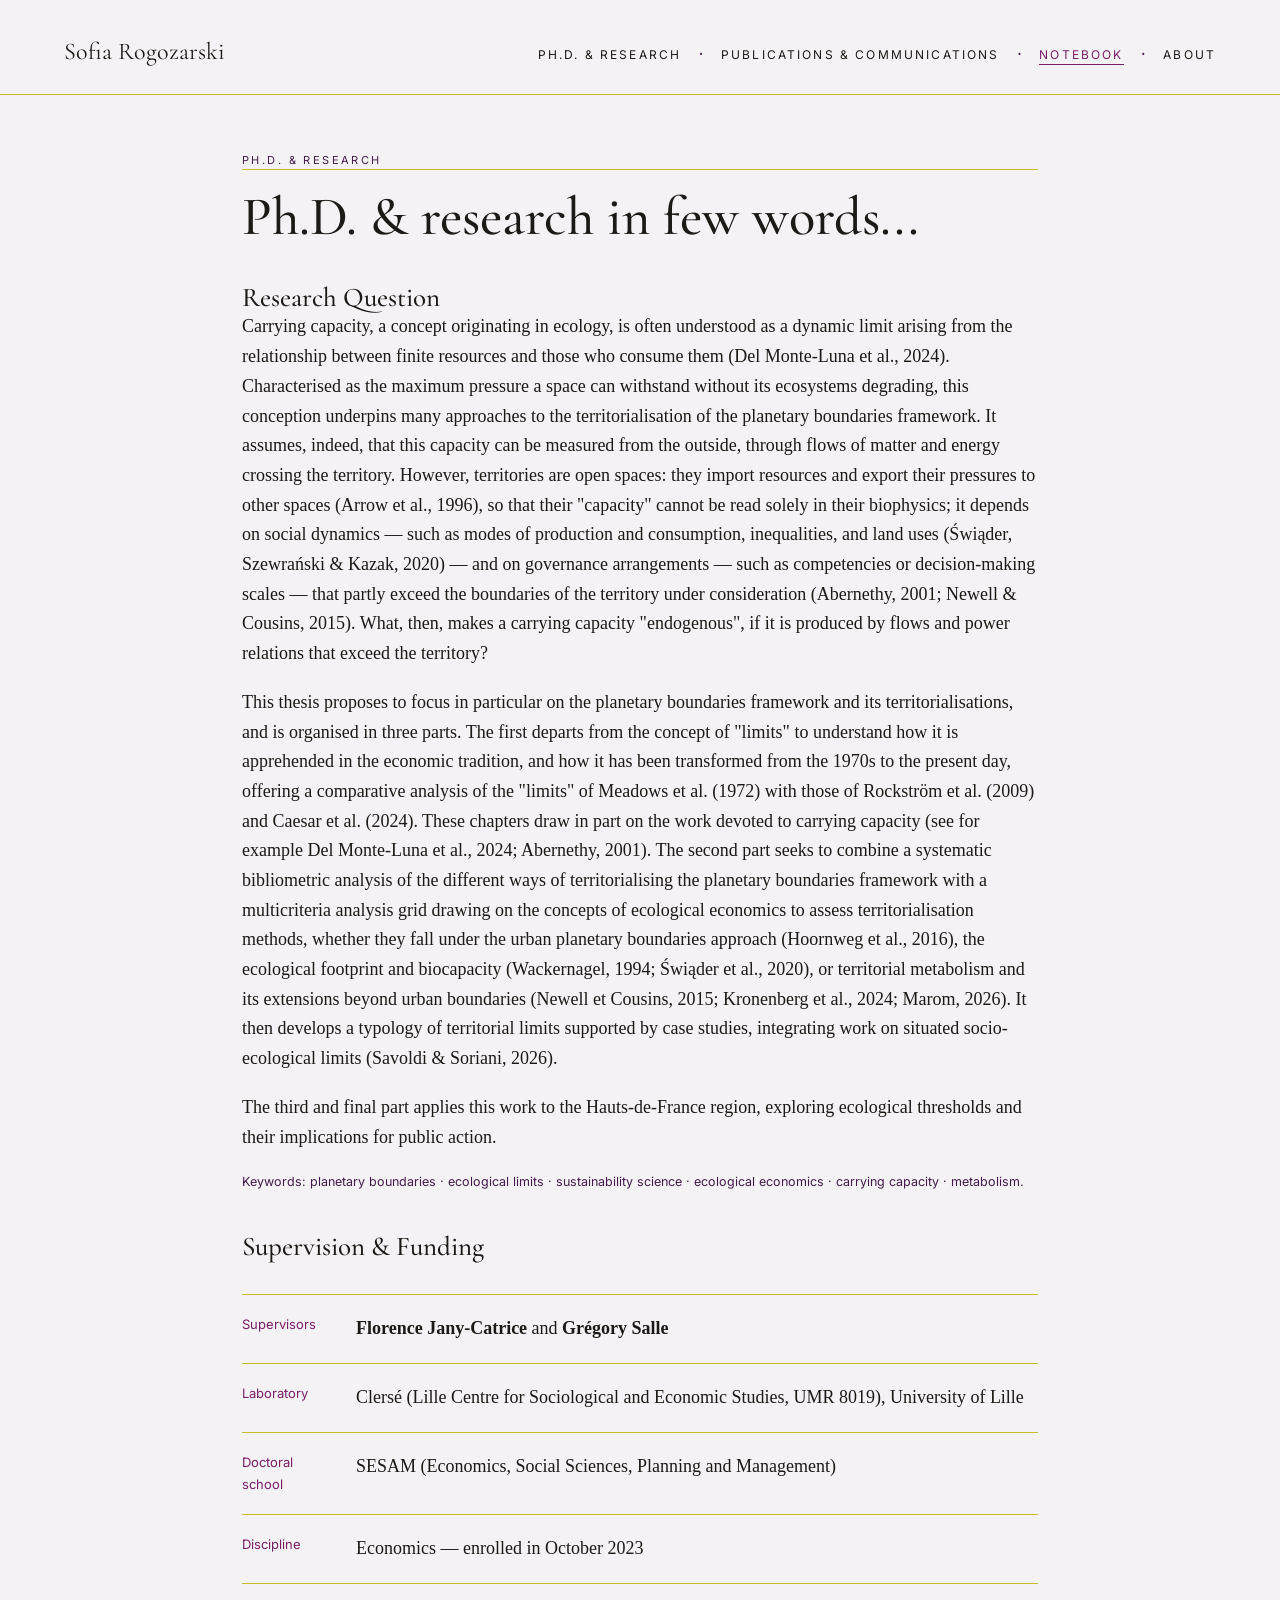
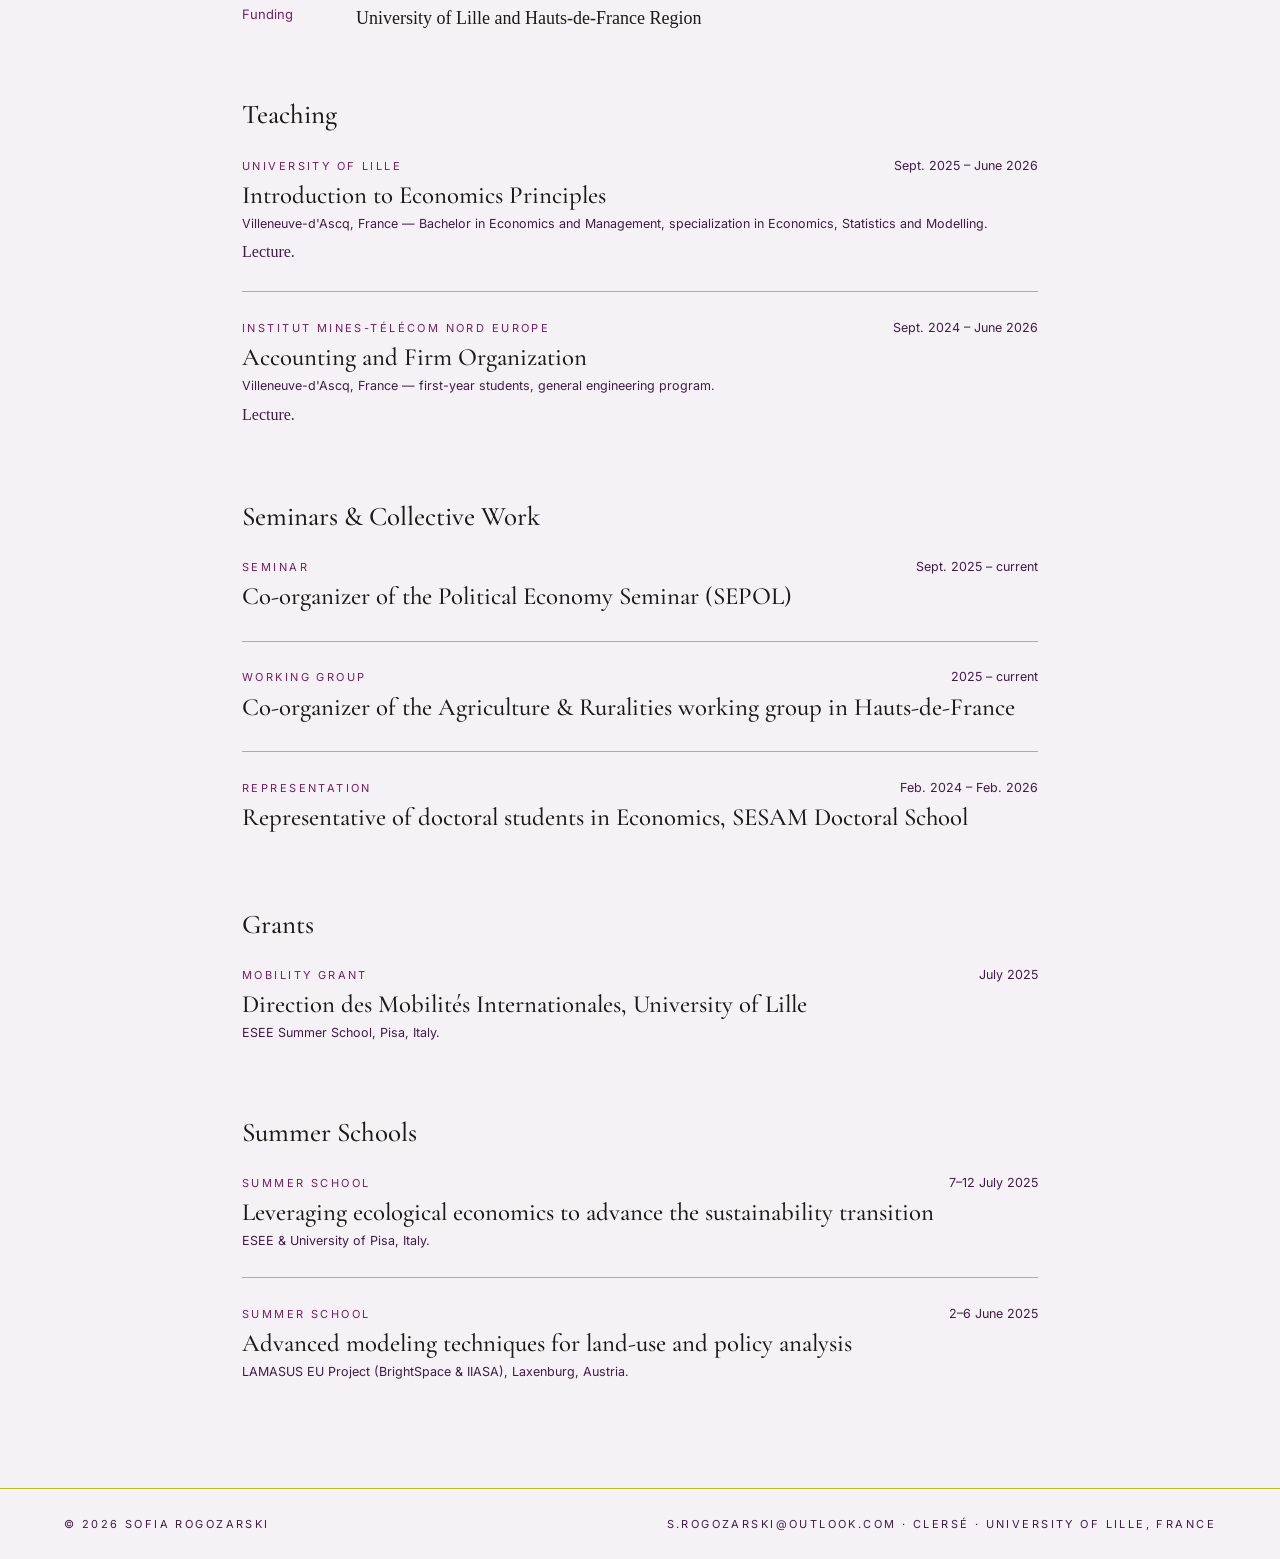
==== commit 9154f9ac: "doctorat.html" ====
--- a/doctorat.html
+++ b/doctorat.html
@@ -37,7 +37,6 @@
 <p style="margin-bottom:1.2rem">This thesis proposes to focus in particular on the planetary boundaries framework and its territorialisations, and is organised in three parts. The first departs from the concept of "limits" to understand how it is apprehended in the economic tradition, and how it has been transformed from the 1970s to the present day, offering a comparative analysis of the "limits" of Meadows et al. (1972) with those of Rockström et al. (2009) and Caesar et al. (2024). These chapters draw in part on the work devoted to carrying capacity (see for example Del Monte-Luna et al., 2024; Abernethy, 2001). The second part seeks to combine a systematic bibliometric analysis of the different ways of territorialising the planetary boundaries framework with a multicriteria analysis grid drawing on the concepts of ecological economics to assess territorialisation methods, whether they fall under the urban planetary boundaries approach (Hoornweg et al., 2016), the ecological footprint and biocapacity (Wackernagel, 1994; Świąder et al., 2020), or territorial metabolism and its extensions beyond urban boundaries (Newell et Cousins, 2015; Kronenberg et al., 2024; Marom, 2026). It then develops a typology of territorial limits supported by case studies, integrating work on situated socio-ecological limits (Savoldi & Soriani, 2026).</p>
 <p style="margin-bottom:1.2rem">The third and final part applies this work to the Hauts-de-France region, exploring ecological thresholds and their implications for public action.</p>
 <p class="meta" style="margin-bottom:1.2rem">Keywords: planetary boundaries · ecological limits · sustainability science · ecological economics · carrying capacity · metabolism.</p>
-    <p class="meta" style="margin-bottom:1.2rem">Keywords: planetary boundaries · ecological limits · sustainability science · ecological economics · carrying capacity · metabolism.</p>
     
     <h2 style="margin-top:2.5rem">Supervision &amp; Funding</h2>
 <ul class="chrono">
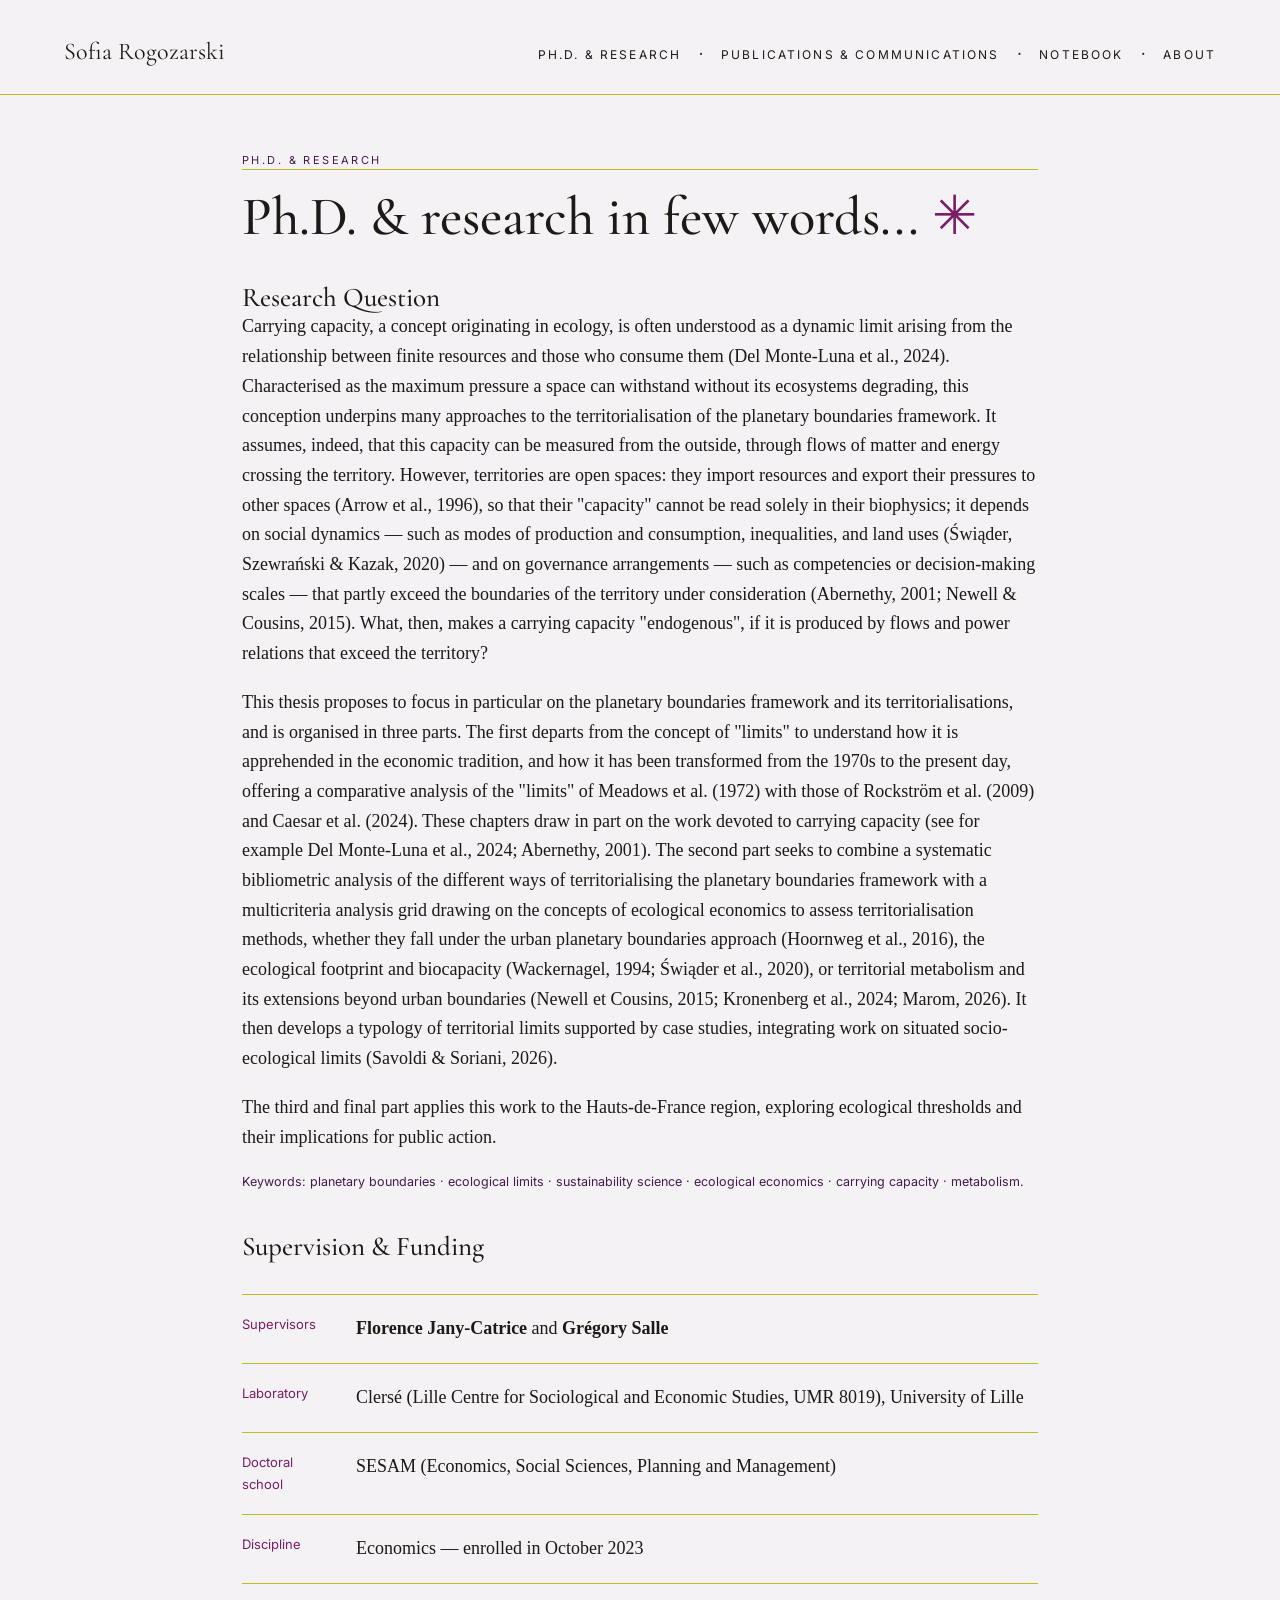
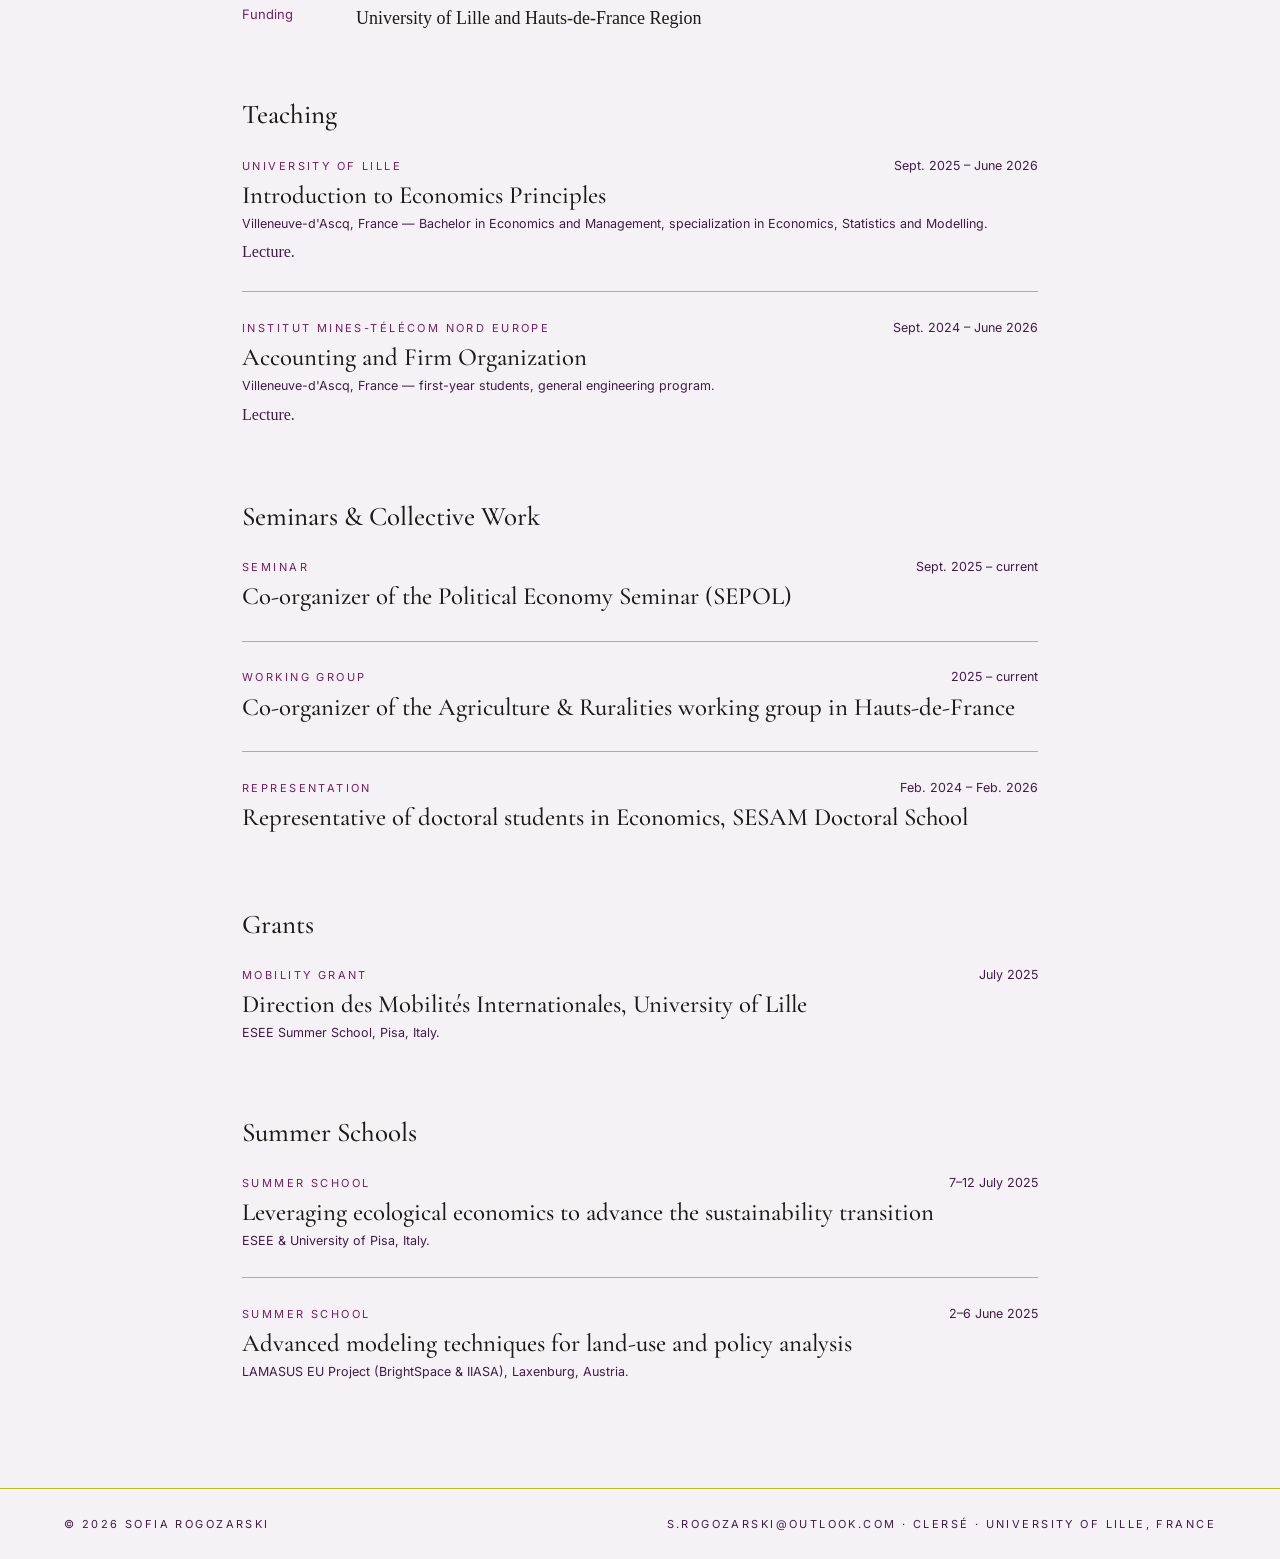
==== commit 4b88a0c6: "doctorat.html" ====
--- a/doctorat.html
+++ b/doctorat.html
@@ -30,7 +30,7 @@
 
     <p class="etiquette">Ph.D. &amp; Research</p>
     <hr class="filet-titre">
-    <h1 class="titre-section">Ph.D. &amp; research in few words...</h1>
+    <h1 class="titre-section">Ph.D. &amp; research in few words... <span class="etoile">✳</span></h1>
 
     <h2>Research Question</h2>
     <p style="margin-bottom:1.2rem">Carrying capacity, a concept originating in ecology, is often understood as a dynamic limit arising from the relationship between finite resources and those who consume them (Del Monte-Luna et al., 2024). Characterised as the maximum pressure a space can withstand without its ecosystems degrading, this conception underpins many approaches to the territorialisation of the planetary boundaries framework. It assumes, indeed, that this capacity can be measured from the outside, through flows of matter and energy crossing the territory. However, territories are open spaces: they import resources and export their pressures to other spaces (Arrow et al., 1996), so that their "capacity" cannot be read solely in their biophysics; it depends on social dynamics — such as modes of production and consumption, inequalities, and land uses (Świąder, Szewrański & Kazak, 2020) — and on governance arrangements — such as competencies or decision-making scales — that partly exceed the boundaries of the territory under consideration (Abernethy, 2001; Newell & Cousins, 2015). What, then, makes a carrying capacity "endogenous", if it is produced by flows and power relations that exceed the territory?</p>
--- a/css/style.css
+++ b/css/style.css
@@ -102,8 +102,8 @@
   font-style: normal;
 }
 .entete-wp .menu-wp a.actif {
-  color: var(--accent);
-  text-decoration: underline;
+  color: var(--encre);
+  text-decoration: none;
 }
 
 /* Ancien en-tête (conservé au cas où) */
@@ -142,7 +142,7 @@
   letter-spacing: 0.18em;
   text-transform: uppercase;
 }
-.menu a.actif { color: var(--accent); border-bottom: 1px solid var(--accent); }
+.menu a.actif { color: inherit; border-bottom: none; }
 
 /* Page d'accueil */
 .accueil {
@@ -287,3 +287,19 @@
   color: #3C1020;
   font-style: normal;
 }
+/* ═══ Neutralisation de la surbrillance de la page courante ═══
+   WordPress ajoute .current-menu-item / .current_page_item à l'entrée
+   du menu correspondant à la page affichée (même sans lien hypertexte).
+   Ces règles forcent toutes les entrées du menu à un style identique. */
+.entete-wp .menu-wp .current-menu-item > a,
+.entete-wp .menu-wp .current_page_item > a,
+.entete-wp .menu-wp a.actif {
+  color: var(--encre);
+  text-decoration: none;
+  font-style: normal;
+}
+.entete-wp .menu-wp .current-menu-item > a:hover,
+.entete-wp .menu-wp .current_page_item > a:hover {
+  color: var(--accent);
+  text-decoration: underline;
+}
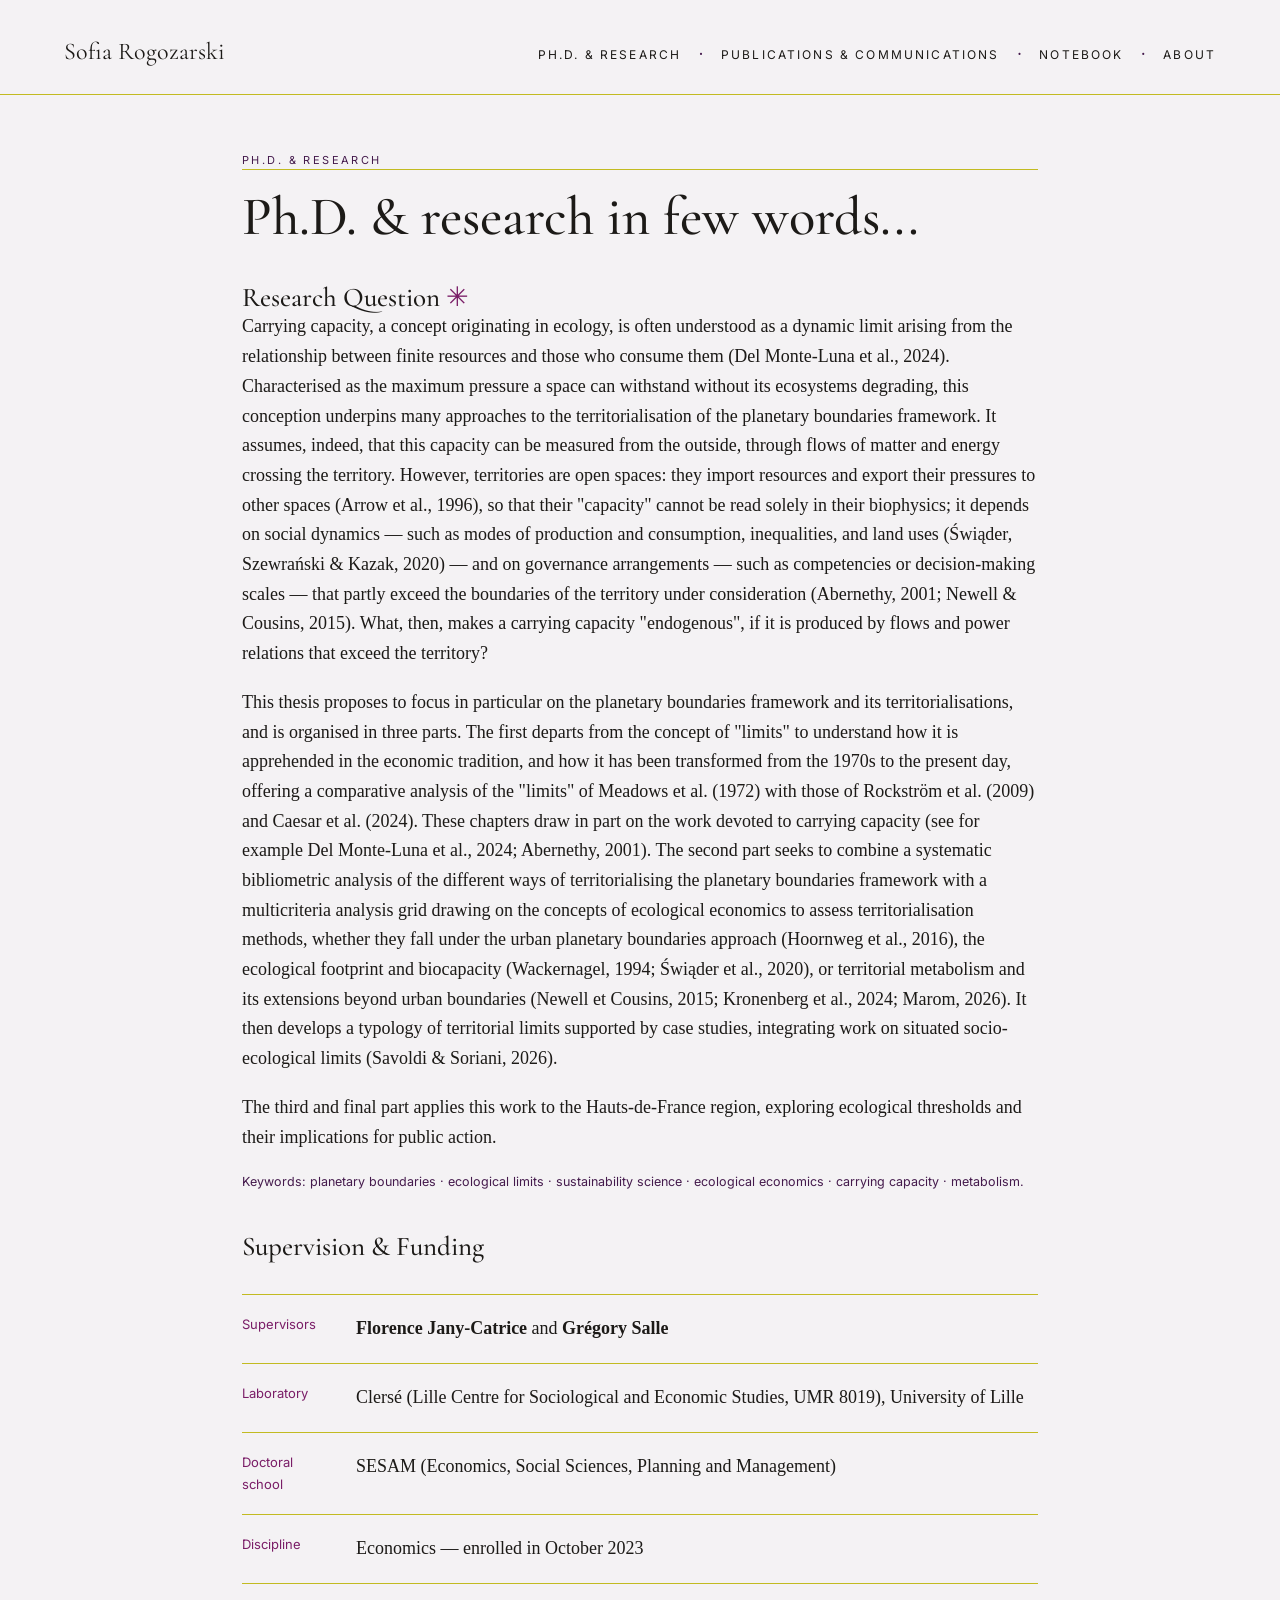
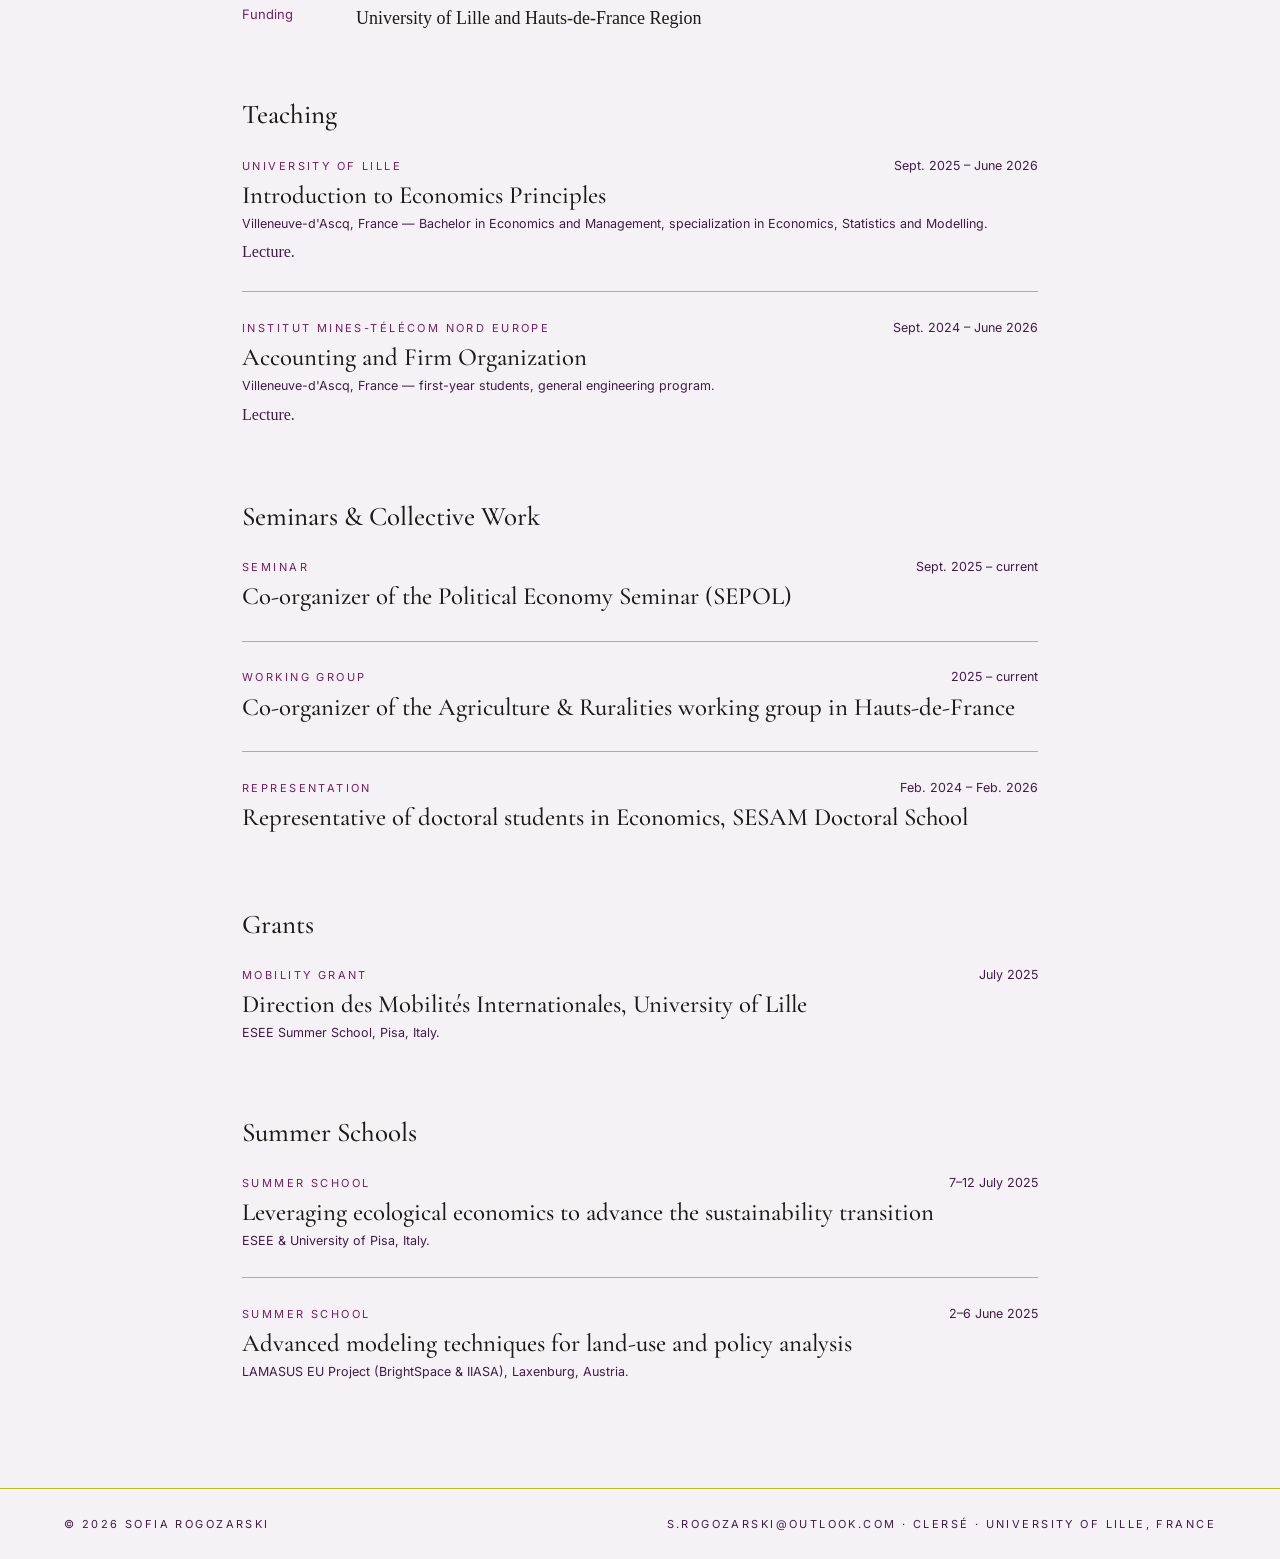
==== commit 710f559f: "doctorat.html" ====
--- a/doctorat.html
+++ b/doctorat.html
@@ -30,9 +30,9 @@
 
     <p class="etiquette">Ph.D. &amp; Research</p>
     <hr class="filet-titre">
-    <h1 class="titre-section">Ph.D. &amp; research in few words... <span class="etoile">✳</span></h1>
+    <h1 class="titre-section">Ph.D. &amp; research in few words...</h1>
 
-    <h2>Research Question</h2>
+    <h2>Research Question <span class="etoile">✳</span></h2>
     <p style="margin-bottom:1.2rem">Carrying capacity, a concept originating in ecology, is often understood as a dynamic limit arising from the relationship between finite resources and those who consume them (Del Monte-Luna et al., 2024). Characterised as the maximum pressure a space can withstand without its ecosystems degrading, this conception underpins many approaches to the territorialisation of the planetary boundaries framework. It assumes, indeed, that this capacity can be measured from the outside, through flows of matter and energy crossing the territory. However, territories are open spaces: they import resources and export their pressures to other spaces (Arrow et al., 1996), so that their "capacity" cannot be read solely in their biophysics; it depends on social dynamics — such as modes of production and consumption, inequalities, and land uses (Świąder, Szewrański & Kazak, 2020) — and on governance arrangements — such as competencies or decision-making scales — that partly exceed the boundaries of the territory under consideration (Abernethy, 2001; Newell & Cousins, 2015). What, then, makes a carrying capacity "endogenous", if it is produced by flows and power relations that exceed the territory?</p>
 <p style="margin-bottom:1.2rem">This thesis proposes to focus in particular on the planetary boundaries framework and its territorialisations, and is organised in three parts. The first departs from the concept of "limits" to understand how it is apprehended in the economic tradition, and how it has been transformed from the 1970s to the present day, offering a comparative analysis of the "limits" of Meadows et al. (1972) with those of Rockström et al. (2009) and Caesar et al. (2024). These chapters draw in part on the work devoted to carrying capacity (see for example Del Monte-Luna et al., 2024; Abernethy, 2001). The second part seeks to combine a systematic bibliometric analysis of the different ways of territorialising the planetary boundaries framework with a multicriteria analysis grid drawing on the concepts of ecological economics to assess territorialisation methods, whether they fall under the urban planetary boundaries approach (Hoornweg et al., 2016), the ecological footprint and biocapacity (Wackernagel, 1994; Świąder et al., 2020), or territorial metabolism and its extensions beyond urban boundaries (Newell et Cousins, 2015; Kronenberg et al., 2024; Marom, 2026). It then develops a typology of territorial limits supported by case studies, integrating work on situated socio-ecological limits (Savoldi & Soriani, 2026).</p>
 <p style="margin-bottom:1.2rem">The third and final part applies this work to the Hauts-de-France region, exploring ecological thresholds and their implications for public action.</p>
